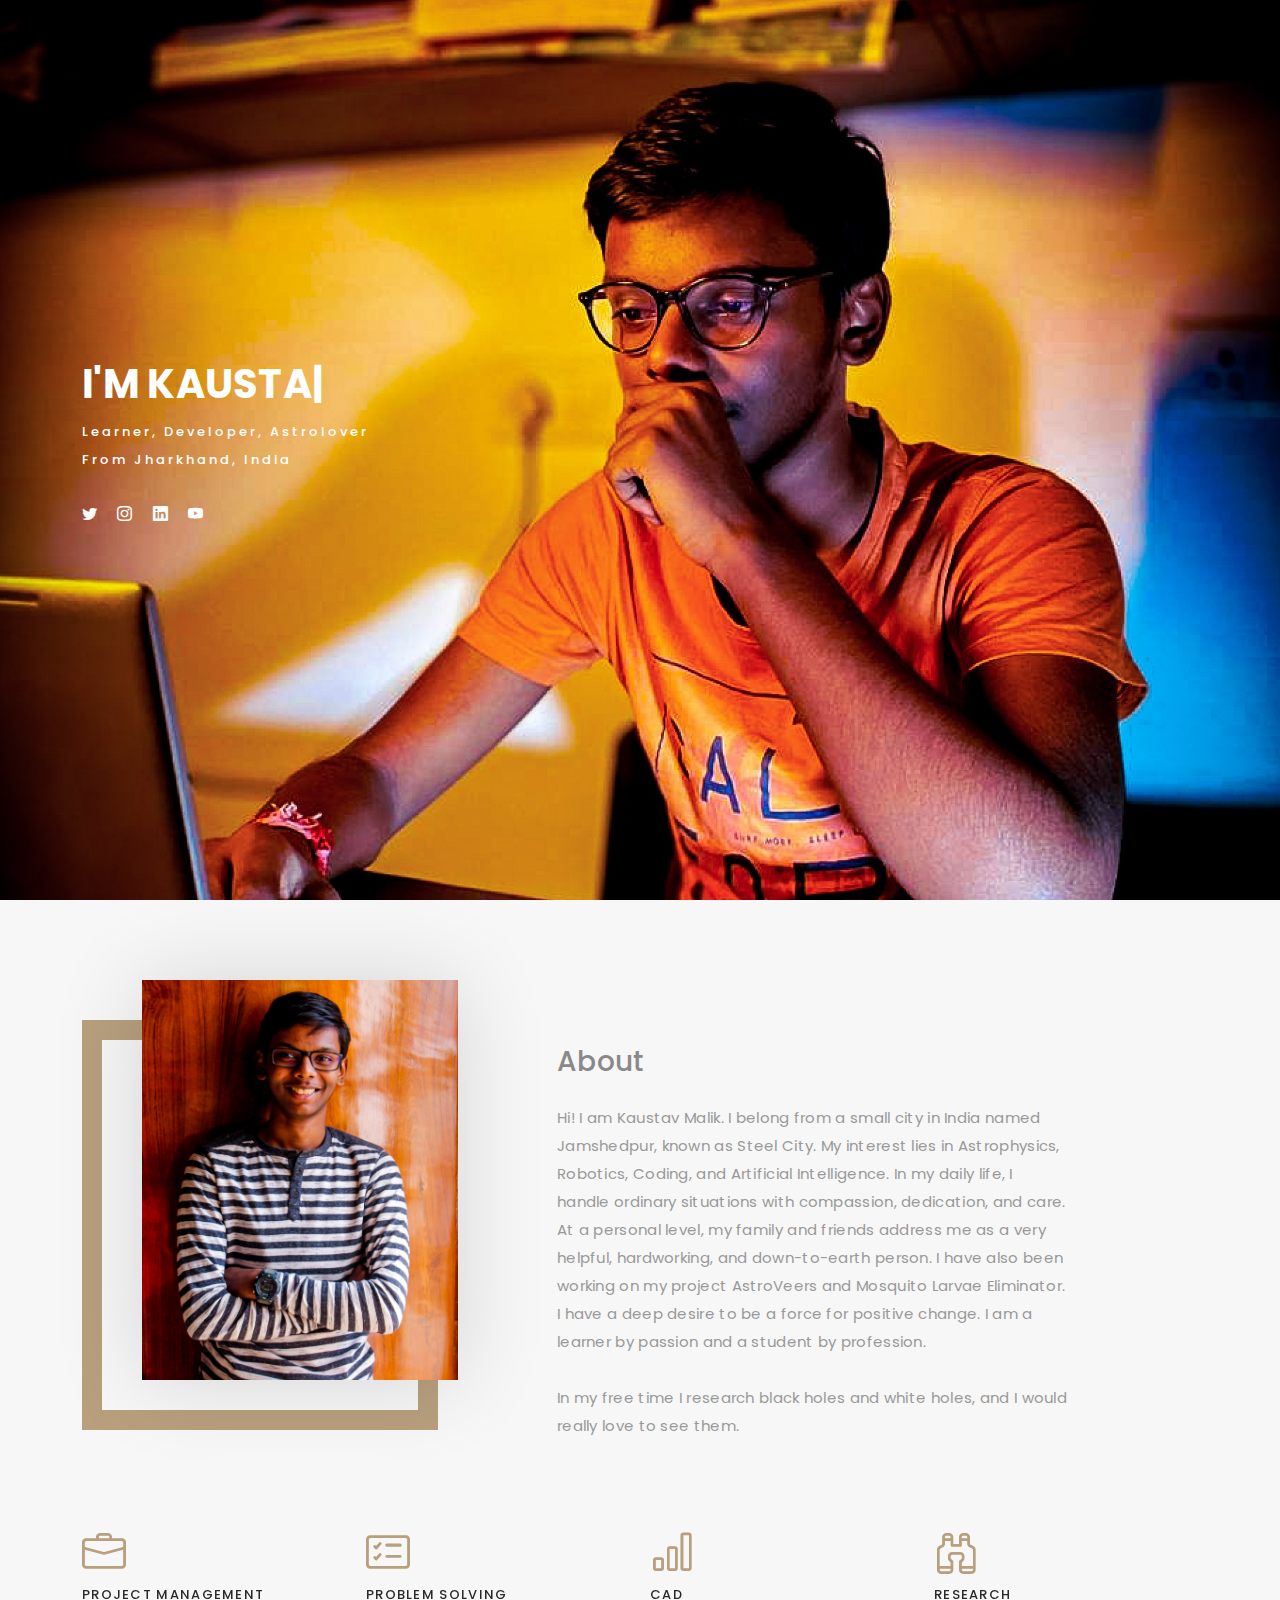
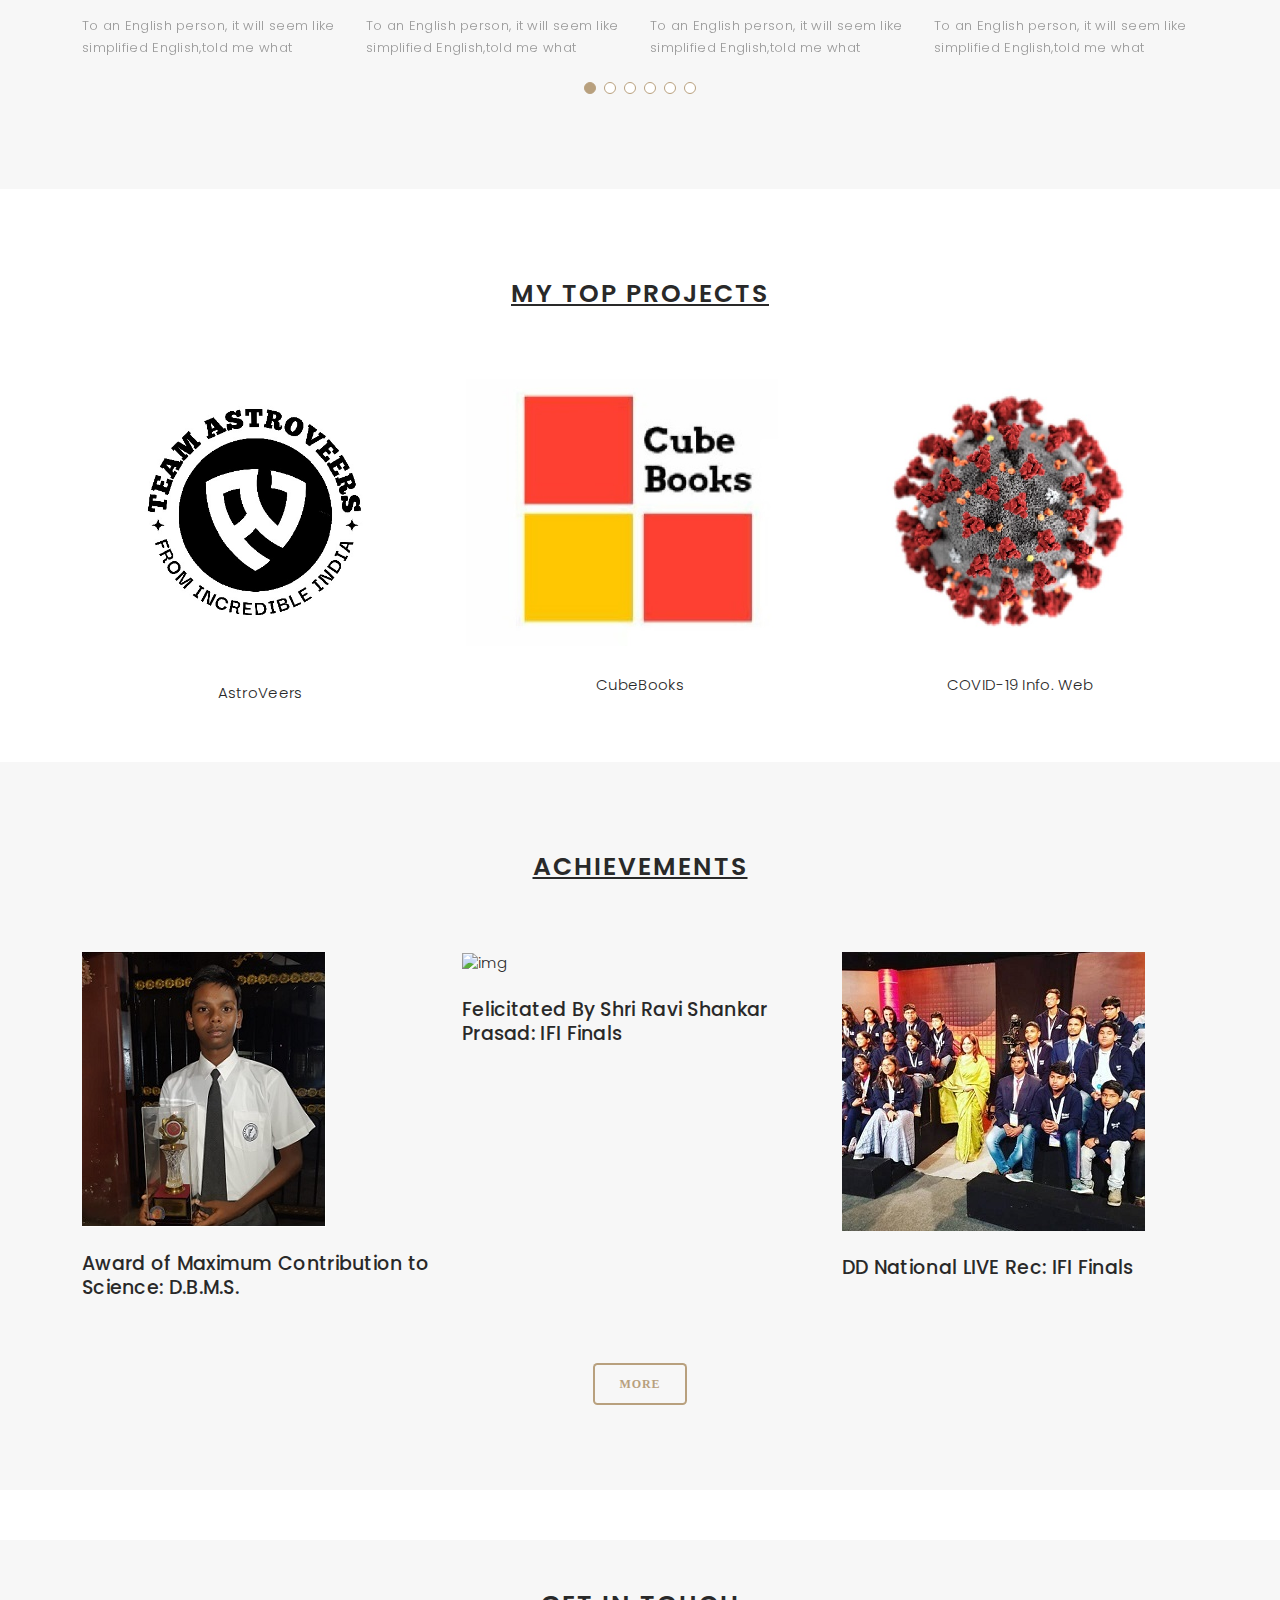
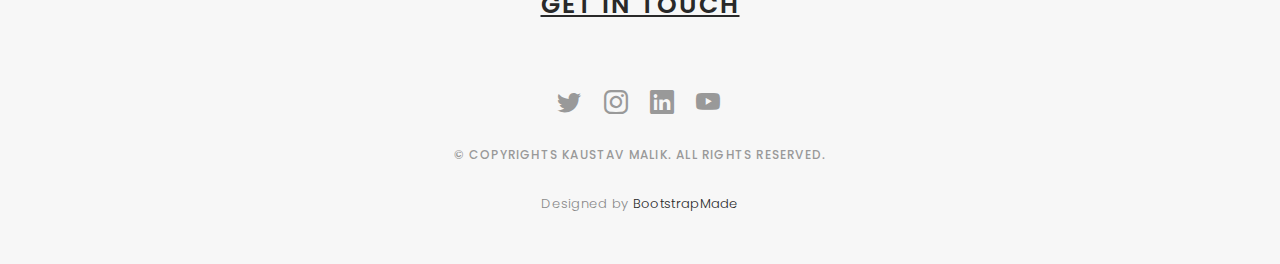
==== index.html @ 2c31ba6e "final" ====
<!DOCTYPE html>
<html lang="en">

<head>
  <meta charset="utf-8">
  <meta content="width=device-width, initial-scale=1.0" name="viewport">

  <title>Kaustav Malik | Jamshedpur</title>
  <meta content="" name="description">
  <meta content="" name="keywords">

  <!-- Favicons -->
  <link href="assets/img/favicon.png" rel="icon">
  <link href="assets/img/apple-touch-icon.png" rel="apple-touch-icon">

  <!-- Google Fonts -->
  <link href="https://fonts.googleapis.com/css?family=Poppins:300,300i,400,400i,500,500i,600,600i,700,700i|Playfair+Display:400,400i,500,500i,600,600i,700,700i,900,900i" rel="stylesheet">

  <!-- Vendor CSS Files -->
  <link href="assets/vendor/bootstrap/css/bootstrap.min.css" rel="stylesheet">
  <link href="assets/vendor/bootstrap-icons/bootstrap-icons.css" rel="stylesheet">
  <link href="assets/vendor/boxicons/css/boxicons.min.css" rel="stylesheet">
  <link href="assets/vendor/glightbox/css/glightbox.min.css" rel="stylesheet">
  <link href="assets/vendor/swiper/swiper-bundle.min.css" rel="stylesheet">

  <!-- Template Main CSS File -->
  <link href="assets/css/style.css" rel="stylesheet">

  <!-- =======================================================
  * Template Name: Folio - v4.9.0
  * Template URL: https://bootstrapmade.com/folio-bootstrap-portfolio-template/
  * Author: BootstrapMade.com
  * License: https://bootstrapmade.com/license/
  ======================================================== -->
</head>

<body>

  <!-- ======= Header ======= -->
  <header id="header" class="fixed-top ">
    <div class="container d-flex align-items-center justify-content-between">

      <a href="index.html" class="logo"><img src="assets/img/logo.png" alt="" class="img-fluid"></a>
      <!-- Uncomment below if you prefer to use an text logo -->
      <!-- <h1 class="logo"><a href="index.html">Folio</a></h1> -->

      <nav id="navbar" class="navbar">
        <ul>
          <li><a class="nav-link scrollto active" href="#hero">Home</a></li>
          <li><a class="nav-link scrollto" href="#about">About</a></li>
          <li><a class="nav-link scrollto" href="#journal">Achievements</a></li>
          <li class="dropdown"><a href="#"><span>Projects</span> <i class="bi bi-chevron-down"></i></a>
            <ul>
              <li><a href="https://pct.org.in/astroveers/">AstroVeers</a></li>
              <li><a href="https://cubebooks.github.io/">CubeBooks</a></li>
              <li><a href="https://kaustavmalik.github.io/CAD.html">CAD</a></li>
              <li><a href="https://kaustavmalik.github.io/COVID-19.html">COVID-19</a></li>
              <li><a href="https://kaustavmalik.github.io/THE%20INTER%20DIMENSIONAL%20OR%20SPACE%20TRAVEL.html">THE TIME TRAVEL</a></li>
              <li><a href="https://kaustavmalik.github.io/SMART%20LOCK.html">SMART LOCK</a></li>
            </ul>
          </li>
          <li><a class="nav-link scrollto" href="#footer">Contact</a></li>
        </ul>
        <i class="bi bi-list mobile-nav-toggle"></i>
      </nav><!-- .navbar -->

    </div>
  </header><!-- End Header -->

  <!-- ======= Hero Section ======= -->
  <div id="hero" class="home">

    <div class="container">
      <div class="hero-content">
        <h1>I'm <span class="typed" data-typed-items="Kaustav Malik, Learner, Developer, Astrolover"></span></h1>
        <p>Learner, Developer, Astrolover<br>
        From Jharkhand, India</p>

        <ul class="list-unstyled list-social">
          <li><a href="https://twitter.com/KaustavMalik"><i class="bi bi-twitter"></i></a></li>
          <li><a href="https://www.instagram.com/ultra_inventions_kaustav/"><i class="bi bi-instagram"></i></a></li>
          <li><a href="https://www.linkedin.com/in/kaustav-malik/"><i class="bi bi-linkedin"></i></a></li>
          <li><a href="https://www.youtube.com/ULTRAINVENTIONS"><i class="bi bi-youtube"></i></a></li>
        </ul>
      </div>
    </div>
  </div><!-- End Hero -->

  <main id="main">

    <!-- ======= About Section ======= -->
    <div id="about" class="paddsection">
      <div class="container">
        <div class="row justify-content-between">

          <div class="col-lg-4 ">
            <div class="div-img-bg">
              <div class="about-img">
                <img src="assets/img/me.jpg" class="img-responsive" alt="me">
              </div>
            </div>
          </div>

          <div class="col-lg-7">
            <div class="about-descr">

              <p class="p-heading"><h3>About</h3></p>
              <p class="separator"><b>Hi! I am Kaustav Malik. I belong from a small city in India named Jamshedpur, known as Steel City. My interest lies in Astrophysics, Robotics, Coding, and Artificial Intelligence. In my daily life, I handle ordinary situations with compassion, dedication, and care. At a personal level, my family and friends address me as a very helpful, hardworking, and down-to-earth person. I have also been working on my project AstroVeers and Mosquito Larvae Eliminator. I have a deep desire to be a force for positive change.
I am a learner by passion and a student by profession.<br> <br>In my free time I research black holes and white holes, and I would really love to see them.</b></p>

            </div>

          </div>
        </div>
      </div>
    </div><!-- End About Section -->

    <!-- ======= Services Section ======= -->
    <div id="services">
      <div class="container">

        <div class="services-slider swiper" data-aos="fade-up" data-aos-delay="100">
          <div class="swiper-wrapper">

            <div class="swiper-slide">
              <div class="services-block">
                <i class="bi bi-briefcase"></i>
                <span>PROJECT MANAGEMENT</span>
                <p class="separator">To an English person, it will seem like simplified English,told me what </p>
              </div>
            </div><!-- End testimonial item -->

            <div class="swiper-slide">
              <div class="services-block">
                <i class="bi bi-card-checklist"></i>
                <span>PROBLEM SOLVING</span>
                <p class="separator">To an English person, it will seem like simplified English,told me what </p>
              </div>
            </div><!-- End testimonial item -->

            <div class="swiper-slide">
              <div class="services-block">
                <i class="bi bi-bar-chart"></i>
                <span>CAD</span>
                <p class="separator">To an English person, it will seem like simplified English,told me what </p>
              </div>
            </div><!-- End testimonial item -->

            <div class="swiper-slide">
              <div class="services-block">
                <i class="bi bi-binoculars"></i>
                <span>RESEARCH</span>
                <p class="separator">To an English person, it will seem like simplified English,told me what </p>
              </div>
            </div><!-- End testimonial item -->

            <div class="swiper-slide">
              <div class="services-block">
                <i class="bi bi-brightness-high"></i>
                <span>ASTRONOMY</span>
                <p class="separator">To an English person, it will seem like simplified English,told me what </p>
              </div>
            </div><!-- End testimonial item -->

            <div class="swiper-slide">
              <div class="services-block">
                <i class="bi bi-calendar4-week"></i>
                <span>COMMUNICATION</span>
                <p class="separator">To an English person, it will seem like simplified English,told me what </p>
              </div>
            </div><!-- End testimonial item -->

          </div>
          <div class="swiper-pagination"></div>
        </div>

      </div>

    </div><!-- End Services Section -->

    <!-- ======= Portfolio Section ======= -->
    <div id="portfolio" class="paddsection">

      <div class="container">
        <div class="section-title text-center">
          <h2><u>My Top Projects</u></h2>
        </div>
      </div>

      <div class="container">

        <div class="row portfolio-container">

          <div class="col-lg-4 col-md-6 portfolio-item filter-web">
            <img src="assets/img/portfolio/portfolio-2.jpg" class="img-fluid" alt="">
            <p align="center"><a href="#">AstroVeers</a></p>
            <div class="portfolio-info">
              <h4><a href="https://pct.org.in/astroveers/">AstroVeers</a></h4>
              <p>We are team of experts and students across India looking forward to create changemakers</p>
              <a href="assets/img/portfolio/portfolio-2.jpg" data-gallery="portfolioGallery" class="portfolio-lightbox preview-link" title="Web 3"><i class="bx bx-plus"></i></a>
              <a href="https://www.instagram.com/team_astroveers/" class="details-link" title="More Details"><i class="bx bx-link"></i></a>
            </div>
          </div>

          <div class="col-lg-4 col-md-6 portfolio-item filter-app">
            <img src="assets/img/portfolio/portfolio-1.jpg" class="img-fluid" alt="">
            <p align="center"><a href="#">CubeBooks</a></p>
            <div class="portfolio-info">
              <h4><a href="https://cubebooks.github.io/">CubeBooks</a></h4>
              <p><b>A hub for Class 11 & 12 books</b></p>
              <a href="assets/img/portfolio/portfolio-1.jpg" data-gallery="portfolioGallery" class="portfolio-lightbox preview-link" title="CubeBooks"><i class="bx bx-plus"></i></a>
              <a href="https://cubebooks.github.io/" class="details-link" title="More Details"><i class="bx bx-link"></i></a>
            </div>
          </div>

          <div class="col-lg-4 col-md-6 portfolio-item filter-web">
            <img src="assets/img/portfolio/portfolio-3.jpg" class="img-fluid" alt="">
            <p align="center"><a href="#">COVID-19 Info. Web</a></p>
            <div class="portfolio-info">
              <h4><a href="https://kaustavmalik.github.io/COVID-19.html">COVID-19 Info. Web</a></h4>
              <p>We are team of experts and students across India looking forward to create changemakers</p>
              <a href="assets/img/portfolio/portfolio-2.jpg" data-gallery="portfolioGallery" class="portfolio-lightbox preview-link" title="Web 3"><i class="bx bx-plus"></i></a>
              <a href="https://kaustavmalik.github.io/COVID-19.html" class="details-link" title="More Details"><i class="bx bx-link"></i></a>
            </div>
          </div>

        </div>

      </div>

    <!-- ======= Journal Section ======= -->
    <div id="journal" class="text-left paddsection">

      <div class="container">
        <div class="section-title text-center">
          <h2><u>Achievements</u></h2>
        </div>
      </div>

      <div class="container">
        <div class="journal-block">
          <div class="row">

            <div class="col-lg-4 col-md-6">
              <div class="journal-info">

                <a href="blog-1.html"><img src="assets/img/i.jpg" class="img-responsive" alt="img"></a>

                <div class="journal-txt">

                  <h4><a href="blog-1.html">Award of Maximum Contribution to Science: D.B.M.S.</a></h4>
                </div>

              </div>
            </div>

            <div class="col-lg-4 col-md-6">
              <div class="journal-info">

                <a href="blog-single.html"><img src="assets/img/d.jpg" class="img-responsive" alt="img"></a>

                <div class="journal-txt">

                  <h4><a href="blog-single.html">Felicitated By Shri Ravi Shankar Prasad: IFI Finals</a></h4>
                </div>

              </div>
            </div>

            <div class="col-lg-4 col-md-6">
              <div class="journal-info">

                <a href="blog-single.html"><img src="assets/img/a.jpg" class="img-responsive" alt="img"></a>

                <div class="journal-txt">

                  <h4><a href="blog-single.html">DD National LIVE Rec: IFI Finals</a></h4>
                </div>

              </div>
            </div>
            <div>
              <p align="center"><a href="https://kaustavmalik.github.io/generic.html" class="button">MORE</a></p>
            </div>

          </div>
        </div>
      </div>

    </div><!-- End Journal Section -->

  </main><!-- End #main -->

  <!-- ======= Footer ======= -->
  <div id="footer" class="text-center">
    <div class="container">
      <div class="section-title text-center">
        <h2><u>Get in Touch</u></h2>
      </div>
      <div class="socials-media text-center">

        <ul class="list-unstyled list-social">
          <li><a href="https://twitter.com/KaustavMalik"><i class="bi bi-twitter"></i></a></li>
          <li><a href="https://www.instagram.com/ultra_inventions_kaustav/"><i class="bi bi-instagram"></i></a></li>
          <li><a href="https://www.linkedin.com/in/kaustav-malik/"><i class="bi bi-linkedin"></i></a></li>
          <li><a href="https://www.youtube.com/ULTRAINVENTIONS"><i class="bi bi-youtube"></i></a></li>
        </ul>

      </div>

      <p>&copy; Copyrights Kaustav Malik. All rights reserved.</p>

      <div class="credits">
        <!--
        All the links in the footer should remain intact.
        You can delete the links only if you purchased the pro version.
        Licensing information: https://bootstrapmade.com/license/
        Purchase the pro version with working PHP/AJAX contact form: https://bootstrapmade.com/buy/?theme=Folio
      -->
        Designed by <a href="https://bootstrapmade.com/">BootstrapMade</a>
      </div>

    </div>
  </div><!-- End Footer -->

  <a href="#" class="back-to-top d-flex align-items-center justify-content-center"><i class="bi bi-arrow-up-short"></i></a>

  <!-- Vendor JS Files -->
  <script src="assets/vendor/bootstrap/js/bootstrap.bundle.min.js"></script>
  <script src="assets/vendor/glightbox/js/glightbox.min.js"></script>
  <script src="assets/vendor/isotope-layout/isotope.pkgd.min.js"></script>
  <script src="assets/vendor/swiper/swiper-bundle.min.js"></script>
  <script src="assets/vendor/typed.js/typed.min.js"></script>
  <script src="assets/vendor/php-email-form/validate.js"></script>

  <!-- Template Main JS File -->
  <script src="assets/js/main.js"></script>

</body>

</html>
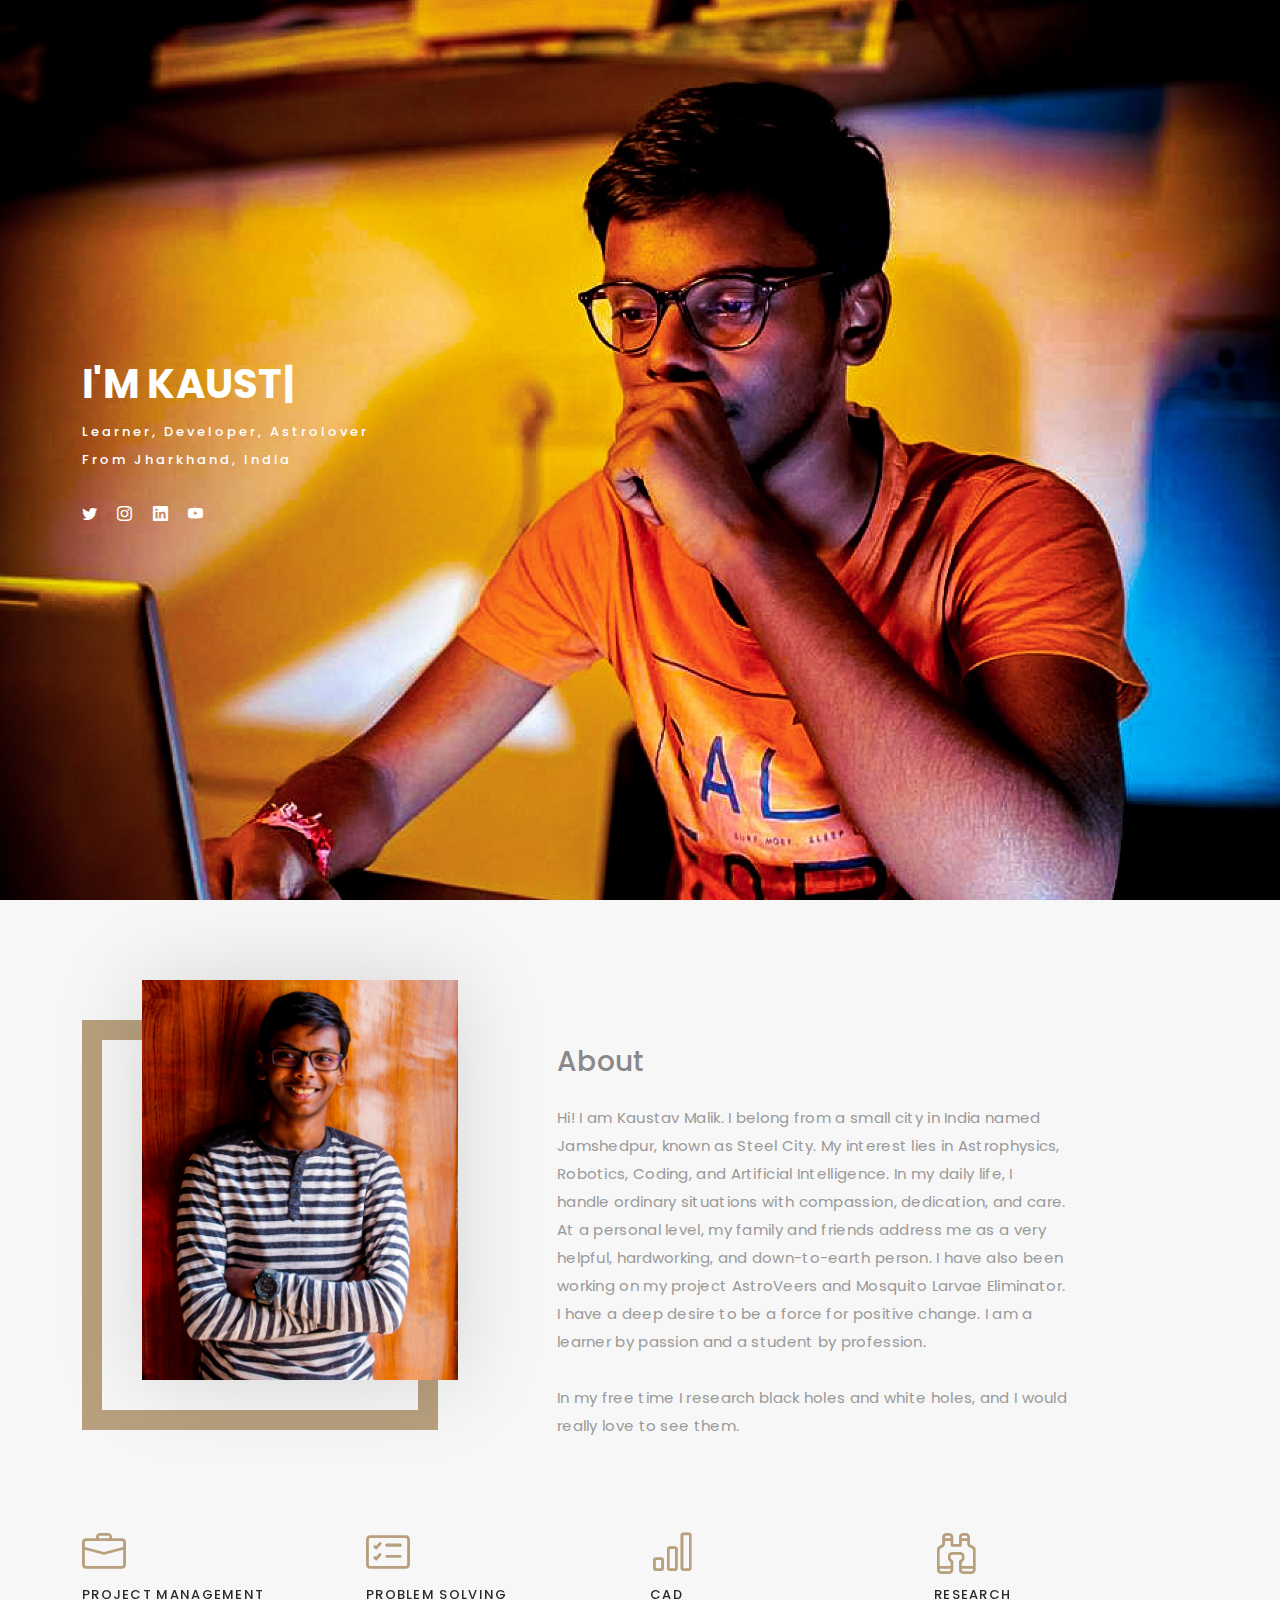
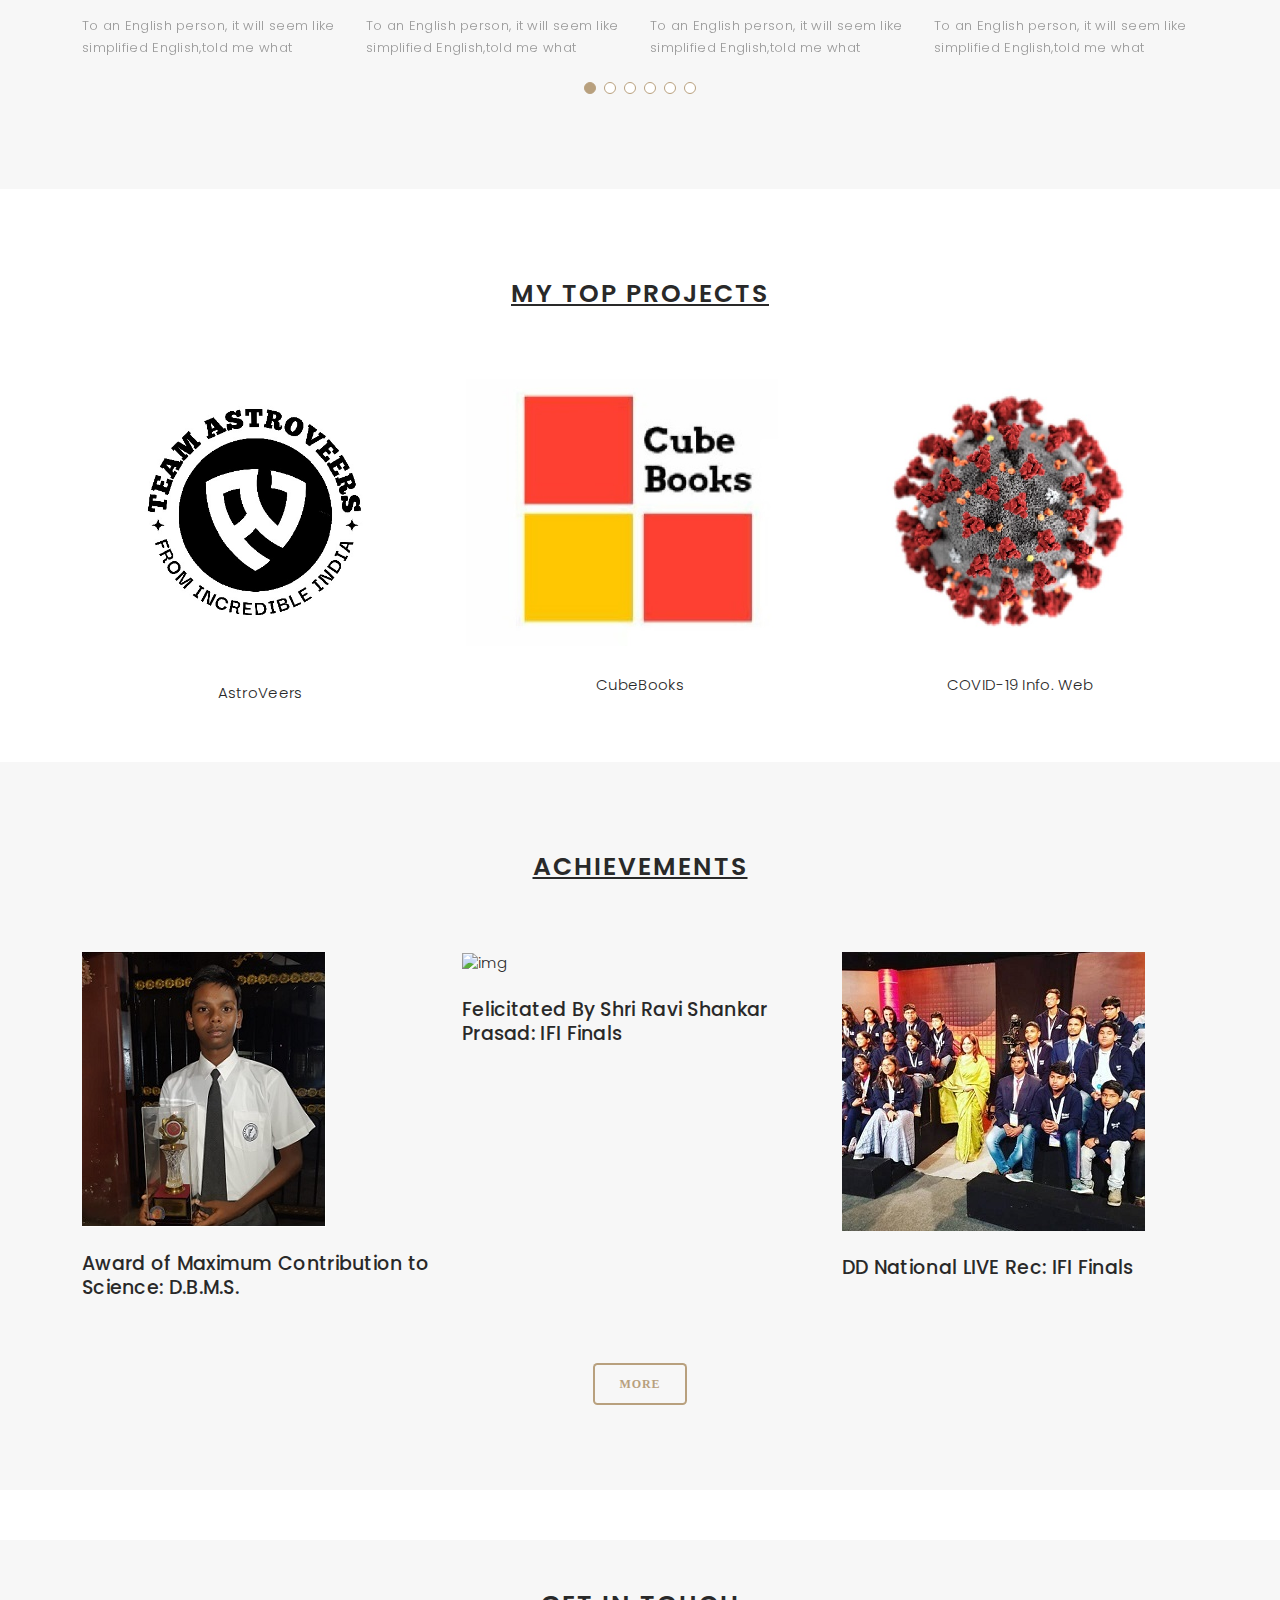
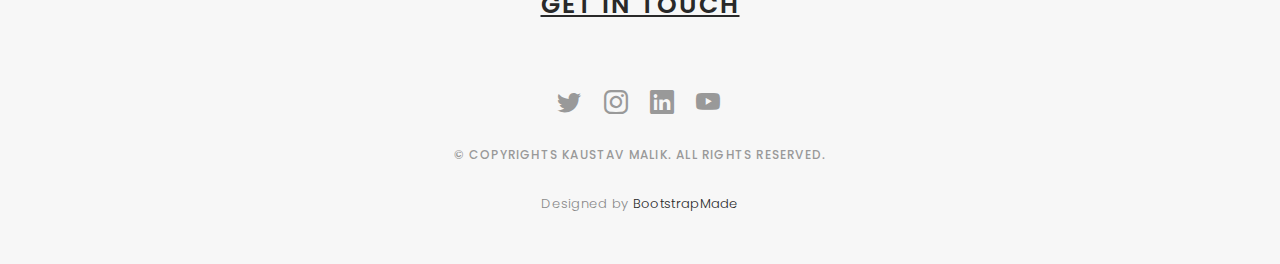
==== commit 657bc19c: "final" ====
--- a/index.html
+++ b/index.html
@@ -4,10 +4,11 @@
 <head>
   <meta charset="utf-8">
   <meta content="width=device-width, initial-scale=1.0" name="viewport">
-
+  <meta name="keywords" content="Kaustav, kaustav, malik, Malik, Kaustav Malik, kaustav malik, cube books, innovator, Cube Books, coder, Astrophysics" />
+	<meta name="author" content="Kaustav" />
+	<meta name="description" content="This is the portfolio of Kaustav Malik. Here you will find many interesting thing about him. You will get to know who he is, what are his achivemennts, his likes and dislikes, etc.">
+	
   <title>Kaustav Malik | Jamshedpur</title>
-  <meta content="" name="description">
-  <meta content="" name="keywords">
 
   <!-- Favicons -->
   <link href="assets/img/favicon.png" rel="icon">
@@ -244,11 +245,11 @@
             <div class="col-lg-4 col-md-6">
               <div class="journal-info">
 
-                <a href="blog-1.html"><img src="assets/img/i.jpg" class="img-responsive" alt="img"></a>
+                <a href="#"><img src="assets/img/i.jpg" class="img-responsive" alt="img"></a>
 
                 <div class="journal-txt">
 
-                  <h4><a href="blog-1.html">Award of Maximum Contribution to Science: D.B.M.S.</a></h4>
+                  <h4><a href="#">Award of Maximum Contribution to Science: D.B.M.S.</a></h4>
                 </div>
 
               </div>
@@ -257,11 +258,11 @@
             <div class="col-lg-4 col-md-6">
               <div class="journal-info">
 
-                <a href="blog-single.html"><img src="assets/img/d.jpg" class="img-responsive" alt="img"></a>
+                <a href="#"><img src="assets/img/d.jpg" class="img-responsive" alt="img"></a>
 
                 <div class="journal-txt">
 
-                  <h4><a href="blog-single.html">Felicitated By Shri Ravi Shankar Prasad: IFI Finals</a></h4>
+                  <h4><a href="#">Felicitated By Shri Ravi Shankar Prasad: IFI Finals</a></h4>
                 </div>
 
               </div>
@@ -270,17 +271,17 @@
             <div class="col-lg-4 col-md-6">
               <div class="journal-info">
 
-                <a href="blog-single.html"><img src="assets/img/a.jpg" class="img-responsive" alt="img"></a>
+                <a href="#"><img src="assets/img/a.jpg" class="img-responsive" alt="img"></a>
 
                 <div class="journal-txt">
 
-                  <h4><a href="blog-single.html">DD National LIVE Rec: IFI Finals</a></h4>
+                  <h4><a href="#">DD National LIVE Rec: IFI Finals</a></h4>
                 </div>
 
               </div>
             </div>
             <div>
-              <p align="center"><a href="https://kaustavmalik.github.io/generic.html" class="button">MORE</a></p>
+              <p align="center"><a href="https://kaustavmalik.github.io/blog.html" class="button">MORE</a></p>
             </div>
 
           </div>
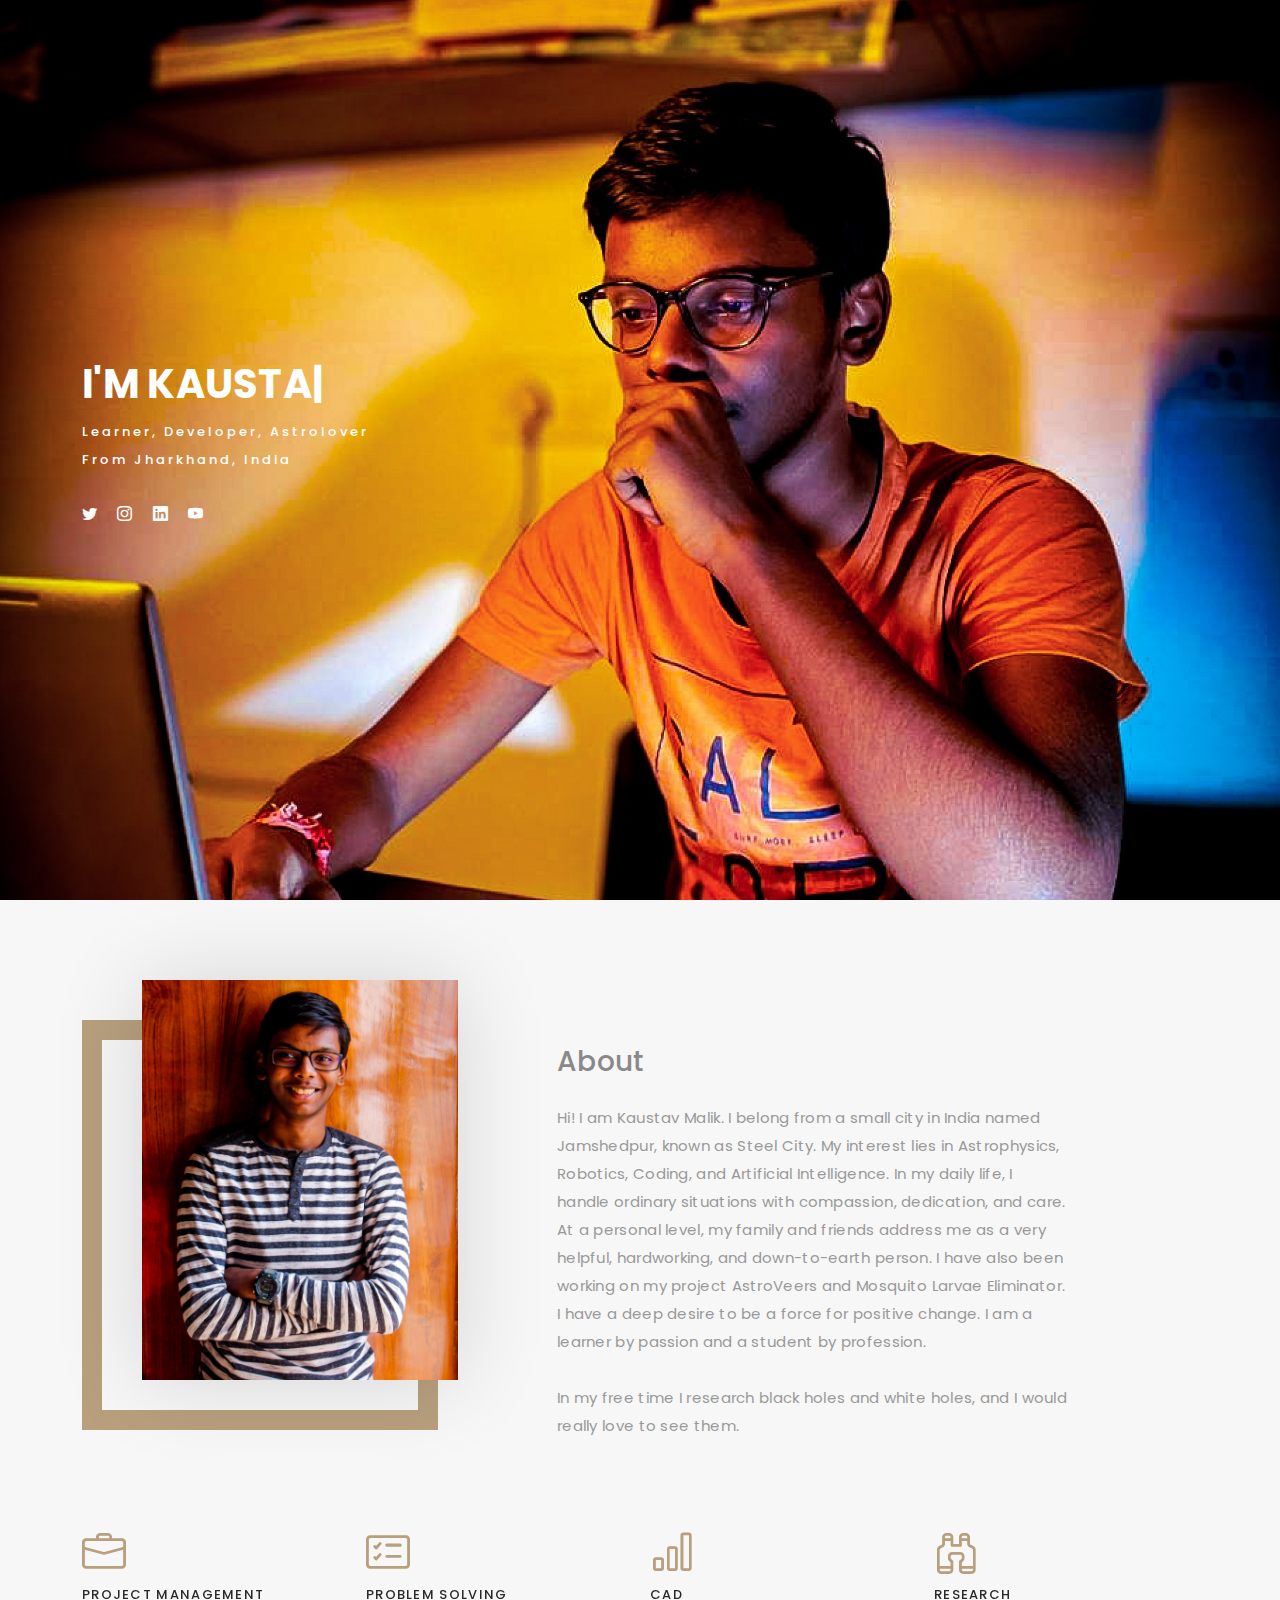
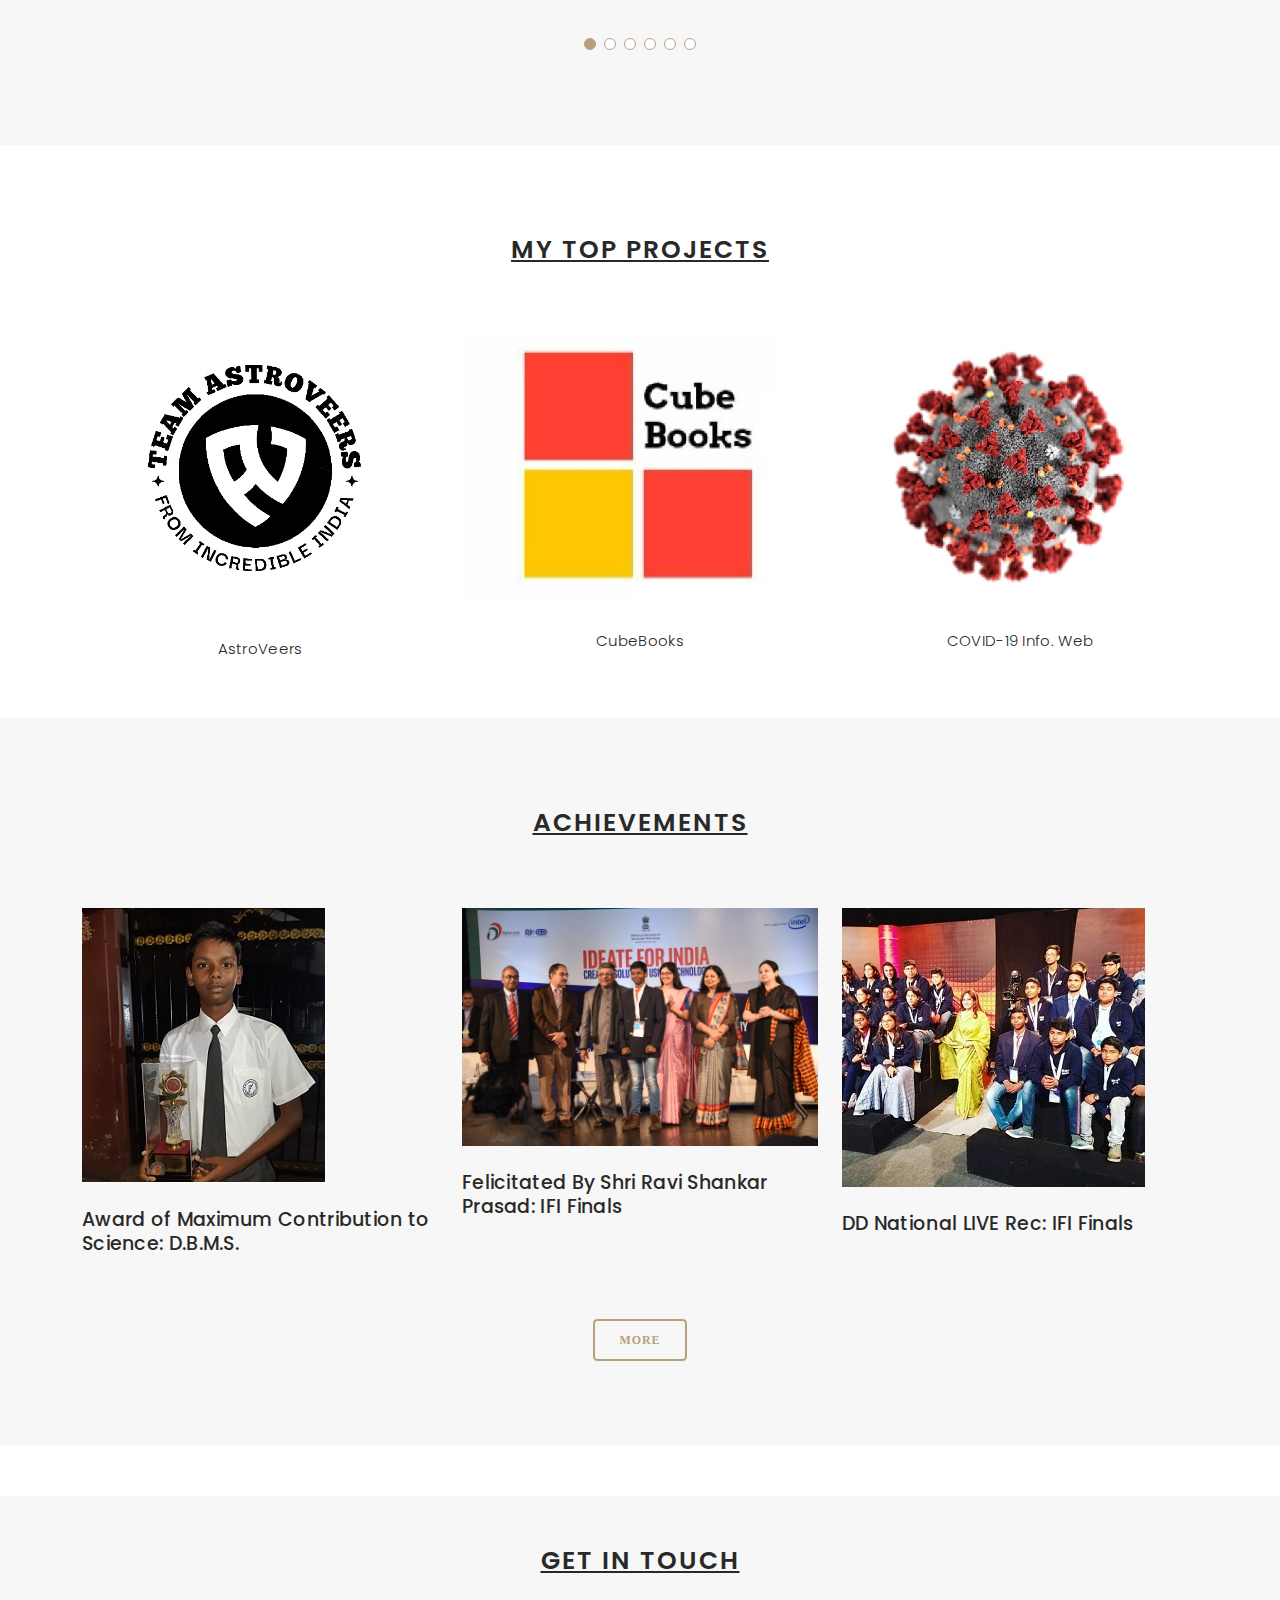
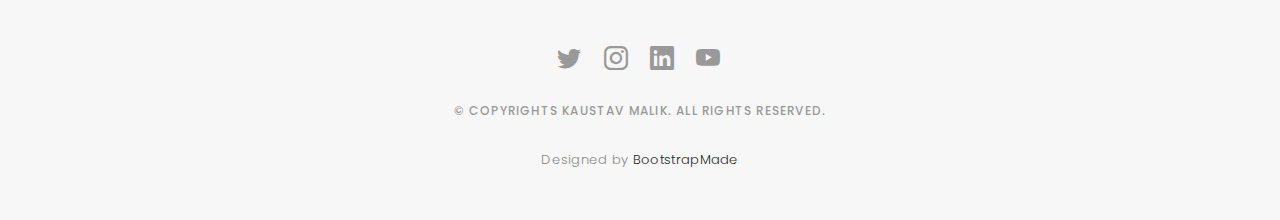
==== commit 1db7aa9d: "final" ====
--- a/index.html
+++ b/index.html
@@ -127,7 +127,7 @@
               <div class="services-block">
                 <i class="bi bi-briefcase"></i>
                 <span>PROJECT MANAGEMENT</span>
-                <p class="separator">To an English person, it will seem like simplified English,told me what </p>
+                <p class="separator"> </p>
               </div>
             </div><!-- End testimonial item -->
 
@@ -135,7 +135,7 @@
               <div class="services-block">
                 <i class="bi bi-card-checklist"></i>
                 <span>PROBLEM SOLVING</span>
-                <p class="separator">To an English person, it will seem like simplified English,told me what </p>
+                <p class="separator"> </p>
               </div>
             </div><!-- End testimonial item -->
 
@@ -143,7 +143,7 @@
               <div class="services-block">
                 <i class="bi bi-bar-chart"></i>
                 <span>CAD</span>
-                <p class="separator">To an English person, it will seem like simplified English,told me what </p>
+                <p class="separator"> </p>
               </div>
             </div><!-- End testimonial item -->
 
@@ -151,7 +151,7 @@
               <div class="services-block">
                 <i class="bi bi-binoculars"></i>
                 <span>RESEARCH</span>
-                <p class="separator">To an English person, it will seem like simplified English,told me what </p>
+                <p class="separator"> </p>
               </div>
             </div><!-- End testimonial item -->
 
@@ -159,7 +159,7 @@
               <div class="services-block">
                 <i class="bi bi-brightness-high"></i>
                 <span>ASTRONOMY</span>
-                <p class="separator">To an English person, it will seem like simplified English,told me what </p>
+                <p class="separator"> </p>
               </div>
             </div><!-- End testimonial item -->
 
@@ -167,7 +167,7 @@
               <div class="services-block">
                 <i class="bi bi-calendar4-week"></i>
                 <span>COMMUNICATION</span>
-                <p class="separator">To an English person, it will seem like simplified English,told me what </p>
+                <p class="separator"> </p>
               </div>
             </div><!-- End testimonial item -->
 
@@ -258,7 +258,7 @@
             <div class="col-lg-4 col-md-6">
               <div class="journal-info">
 
-                <a href="#"><img src="assets/img/d.jpg" class="img-responsive" alt="img"></a>
+                <a href="#"><img src="assets/img/d.JPG" class="img-responsive" alt="img"></a>
 
                 <div class="journal-txt">
 
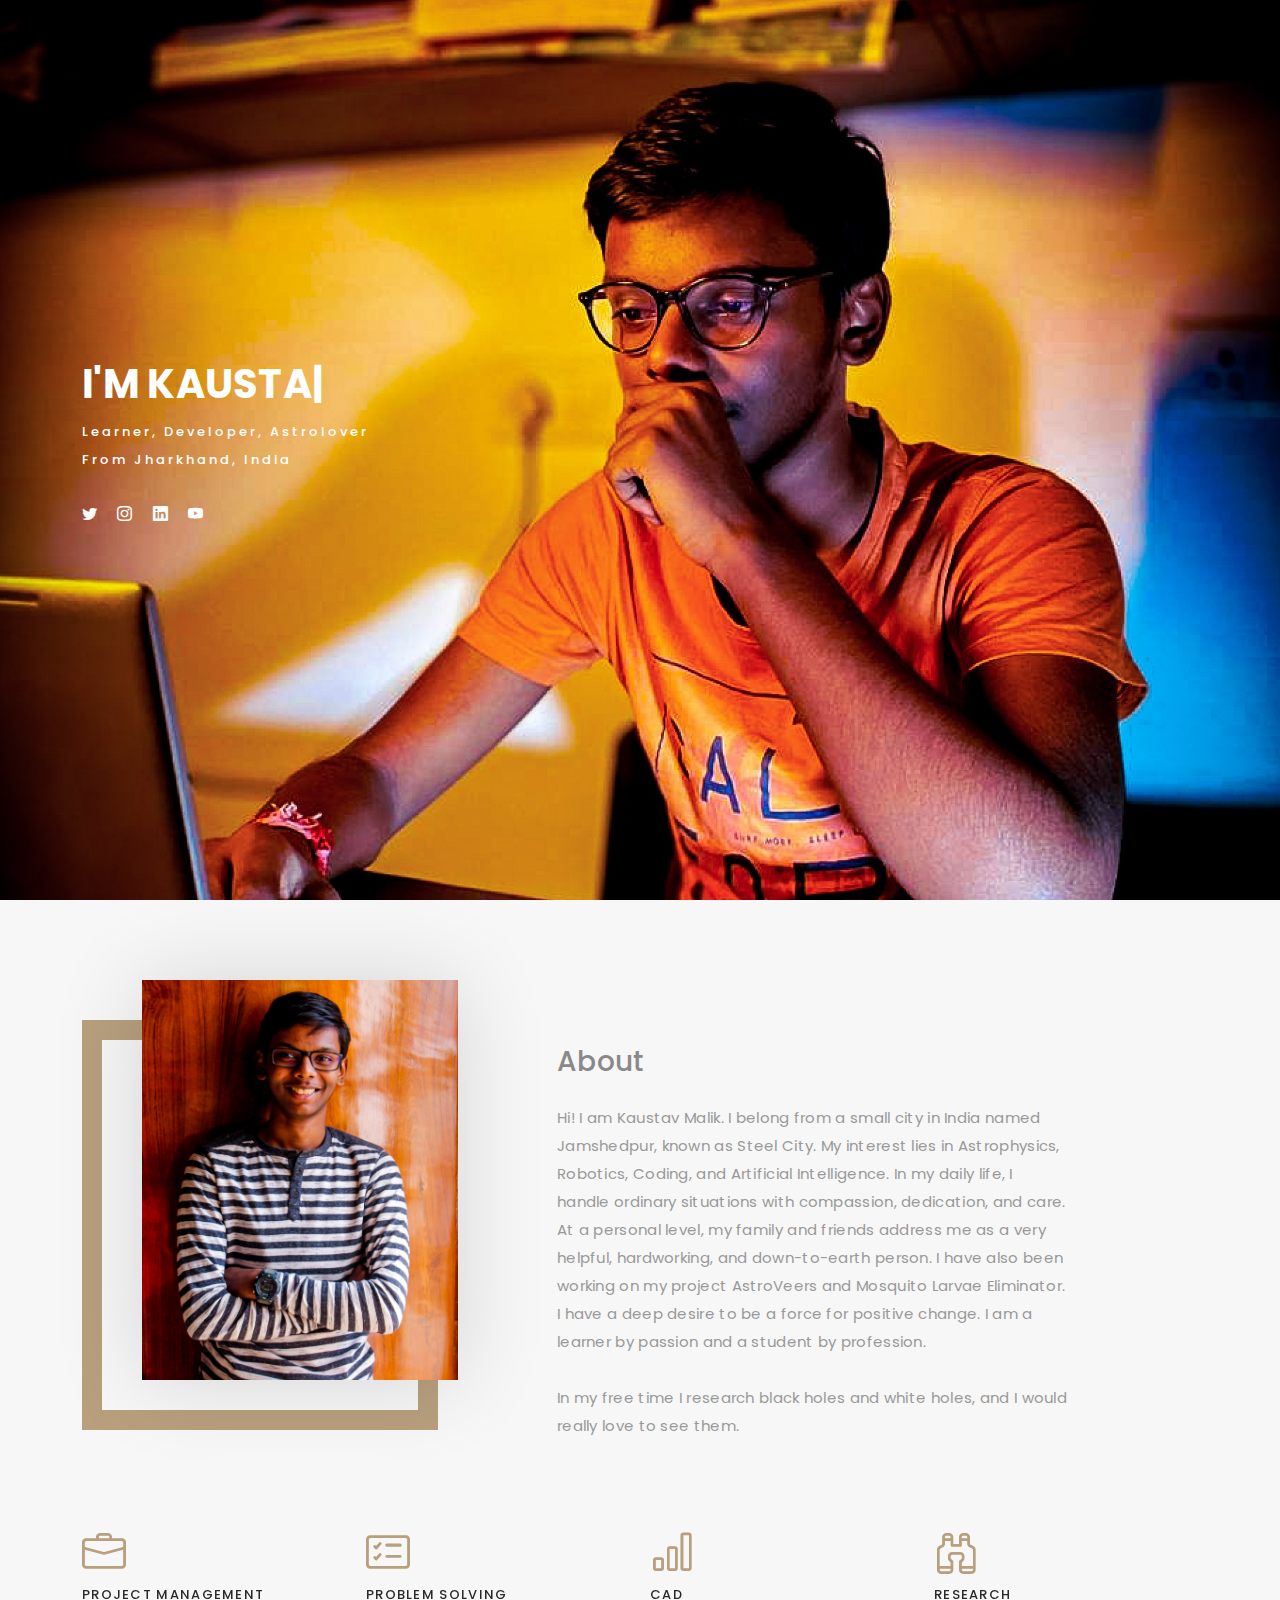
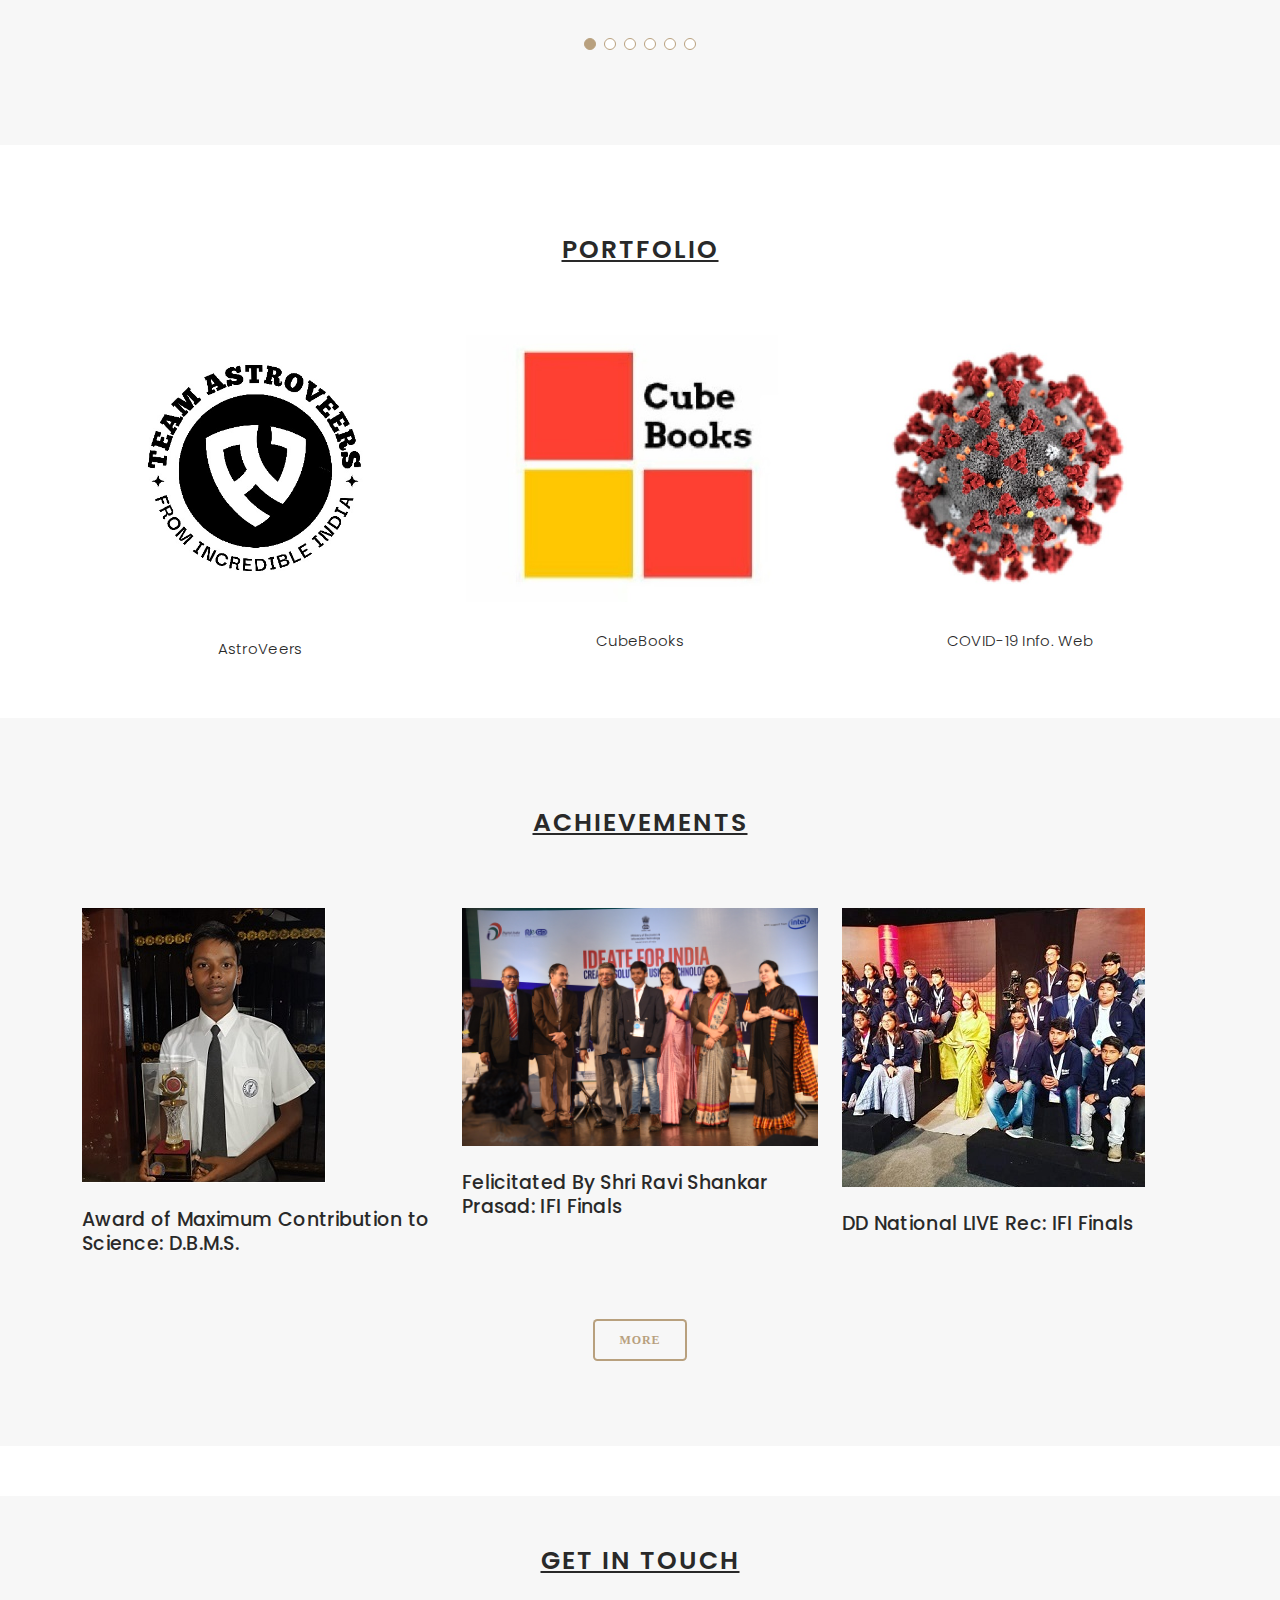
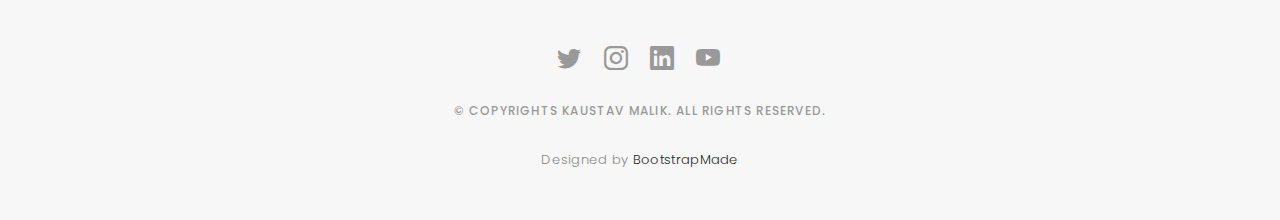
==== commit 8eebeb86: "final" ====
--- a/index.html
+++ b/index.html
@@ -8,7 +8,7 @@
 	<meta name="author" content="Kaustav" />
 	<meta name="description" content="This is the portfolio of Kaustav Malik. Here you will find many interesting thing about him. You will get to know who he is, what are his achivemennts, his likes and dislikes, etc.">
 	
-  <title>Kaustav Malik | Jamshedpur</title>
+  <title>Kaustav Malik | Portfolio</title>
 
   <!-- Favicons -->
   <link href="assets/img/favicon.png" rel="icon">
@@ -184,7 +184,7 @@
 
       <div class="container">
         <div class="section-title text-center">
-          <h2><u>My Top Projects</u></h2>
+          <h2><u>PORTFOLIO</u></h2>
         </div>
       </div>
 
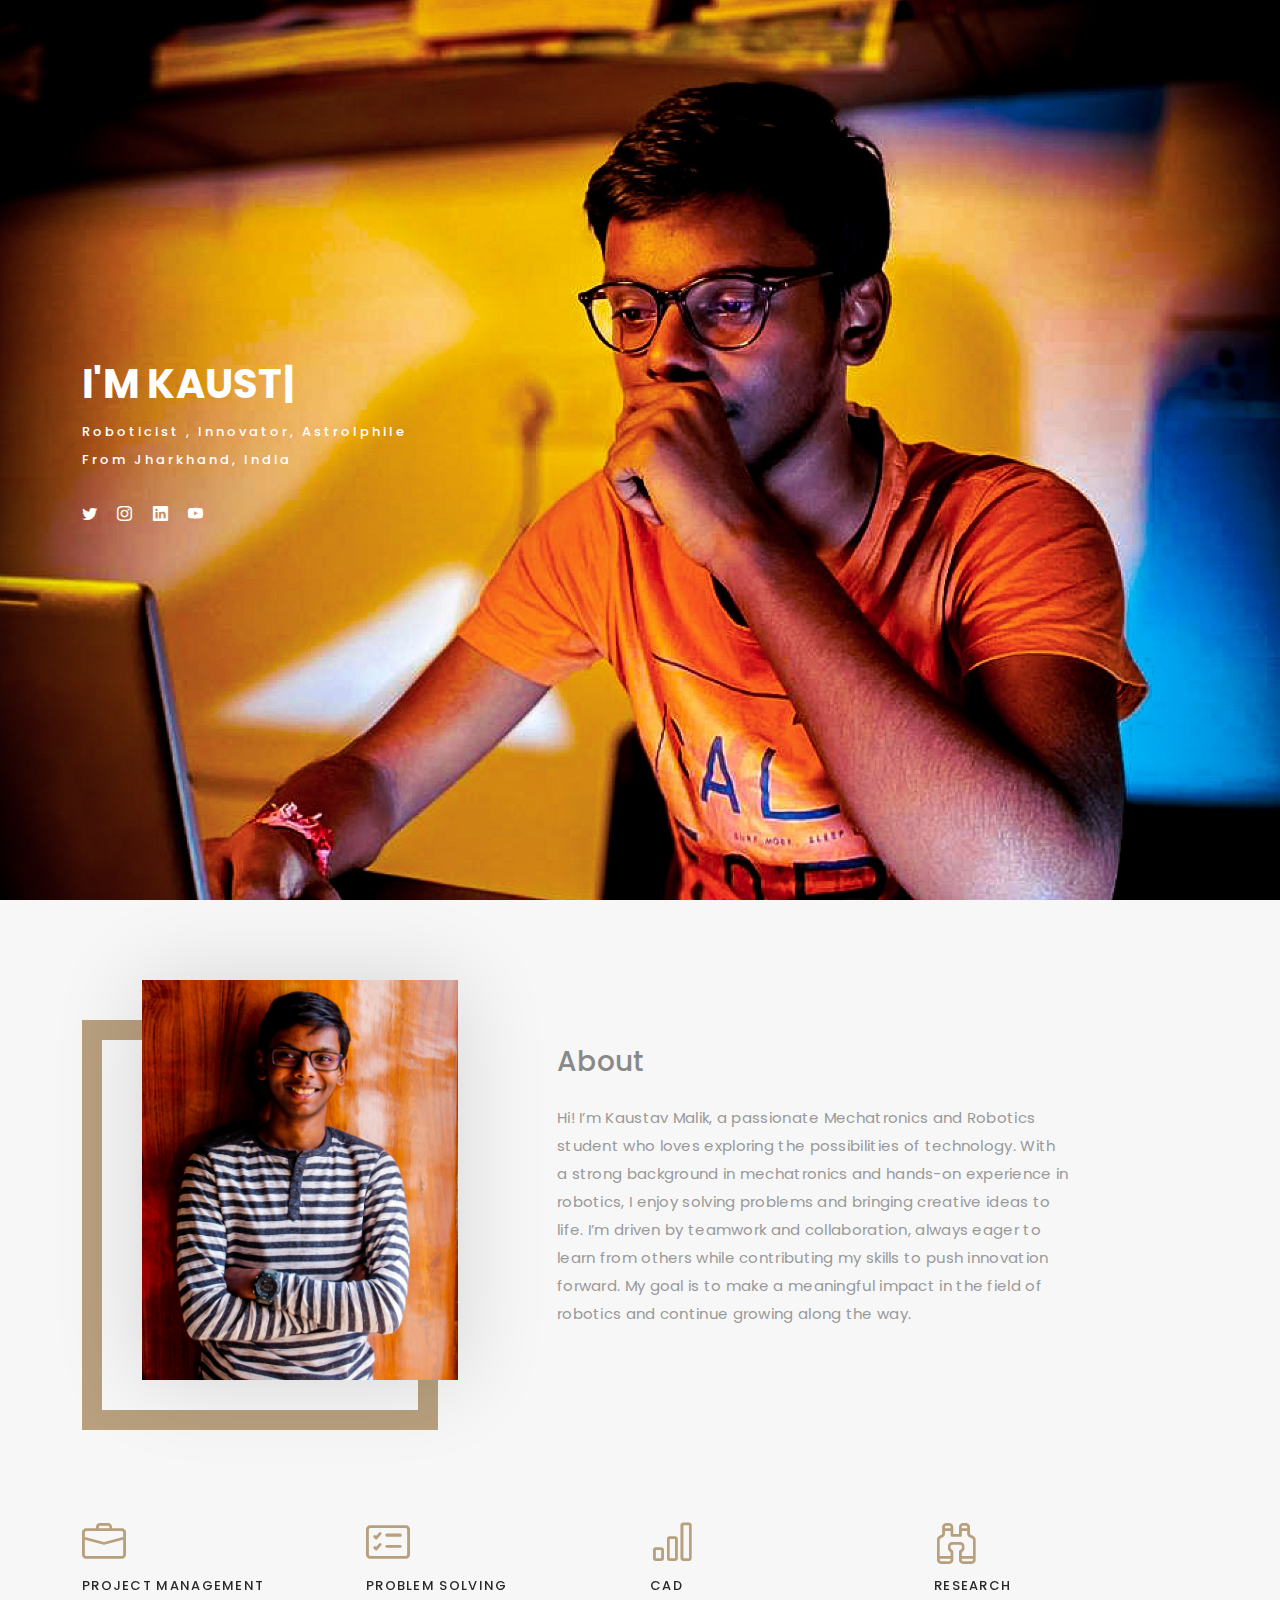
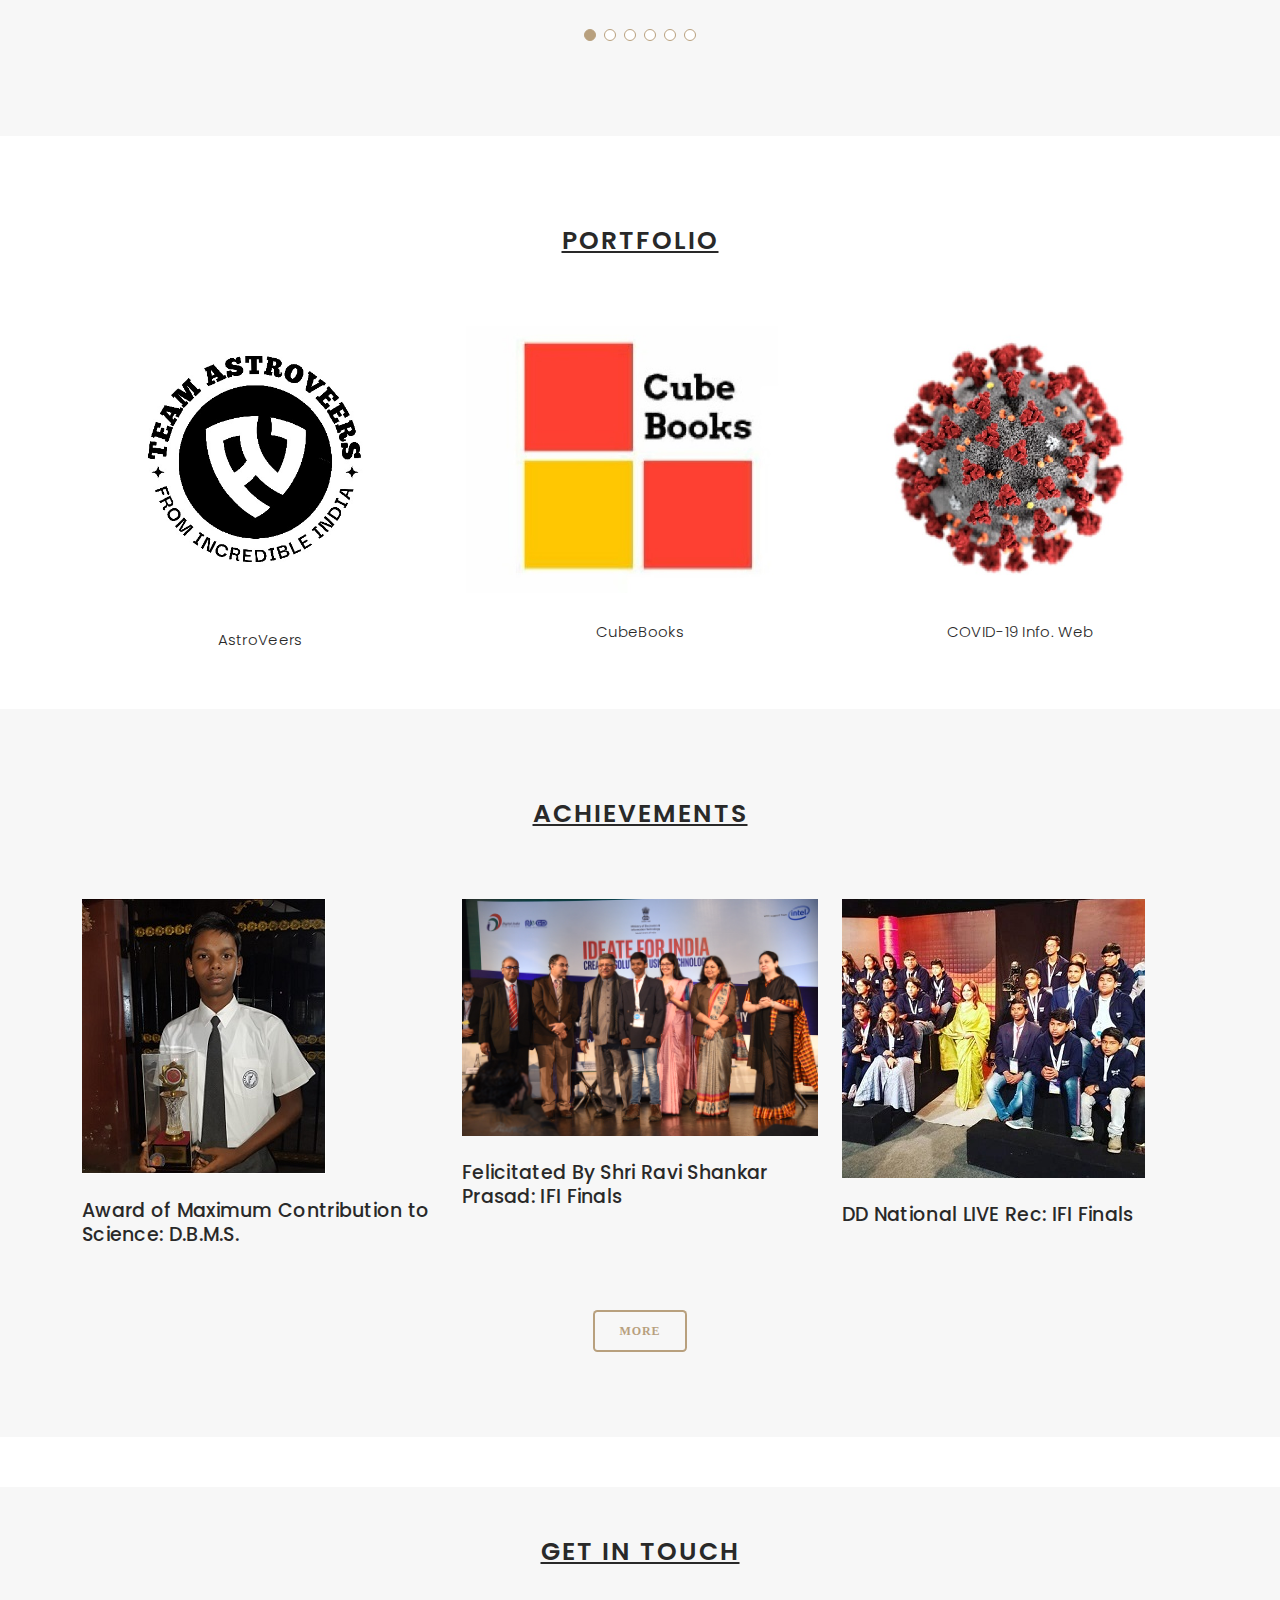
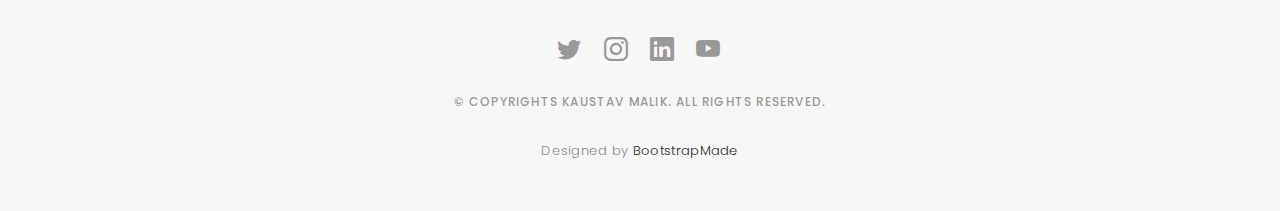
==== commit 97dc028a: "Update index.html" ====
--- a/index.html
+++ b/index.html
@@ -74,7 +74,7 @@
     <div class="container">
       <div class="hero-content">
         <h1>I'm <span class="typed" data-typed-items="Kaustav Malik, Learner, Developer, Astrolover"></span></h1>
-        <p>Learner, Developer, Astrolover<br>
+        <p>Roboticist , Innovator, Astrolphile<br>
         From Jharkhand, India</p>
 
         <ul class="list-unstyled list-social">
@@ -106,8 +106,7 @@
             <div class="about-descr">
 
               <p class="p-heading"><h3>About</h3></p>
-              <p class="separator"><b>Hi! I am Kaustav Malik. I belong from a small city in India named Jamshedpur, known as Steel City. My interest lies in Astrophysics, Robotics, Coding, and Artificial Intelligence. In my daily life, I handle ordinary situations with compassion, dedication, and care. At a personal level, my family and friends address me as a very helpful, hardworking, and down-to-earth person. I have also been working on my project AstroVeers and Mosquito Larvae Eliminator. I have a deep desire to be a force for positive change.
-I am a learner by passion and a student by profession.<br> <br>In my free time I research black holes and white holes, and I would really love to see them.</b></p>
+              <p class="separator"><b>Hi! I’m Kaustav Malik, a passionate Mechatronics and Robotics student who loves exploring the possibilities of technology. With a strong background in mechatronics and hands-on experience in robotics, I enjoy solving problems and bringing creative ideas to life. I’m driven by teamwork and collaboration, always eager to learn from others while contributing my skills to push innovation forward. My goal is to make a meaningful impact in the field of robotics and continue growing along the way.</b></p>
 
             </div>
 
@@ -339,4 +338,4 @@
 
 </body>
 
-</html>+</html>
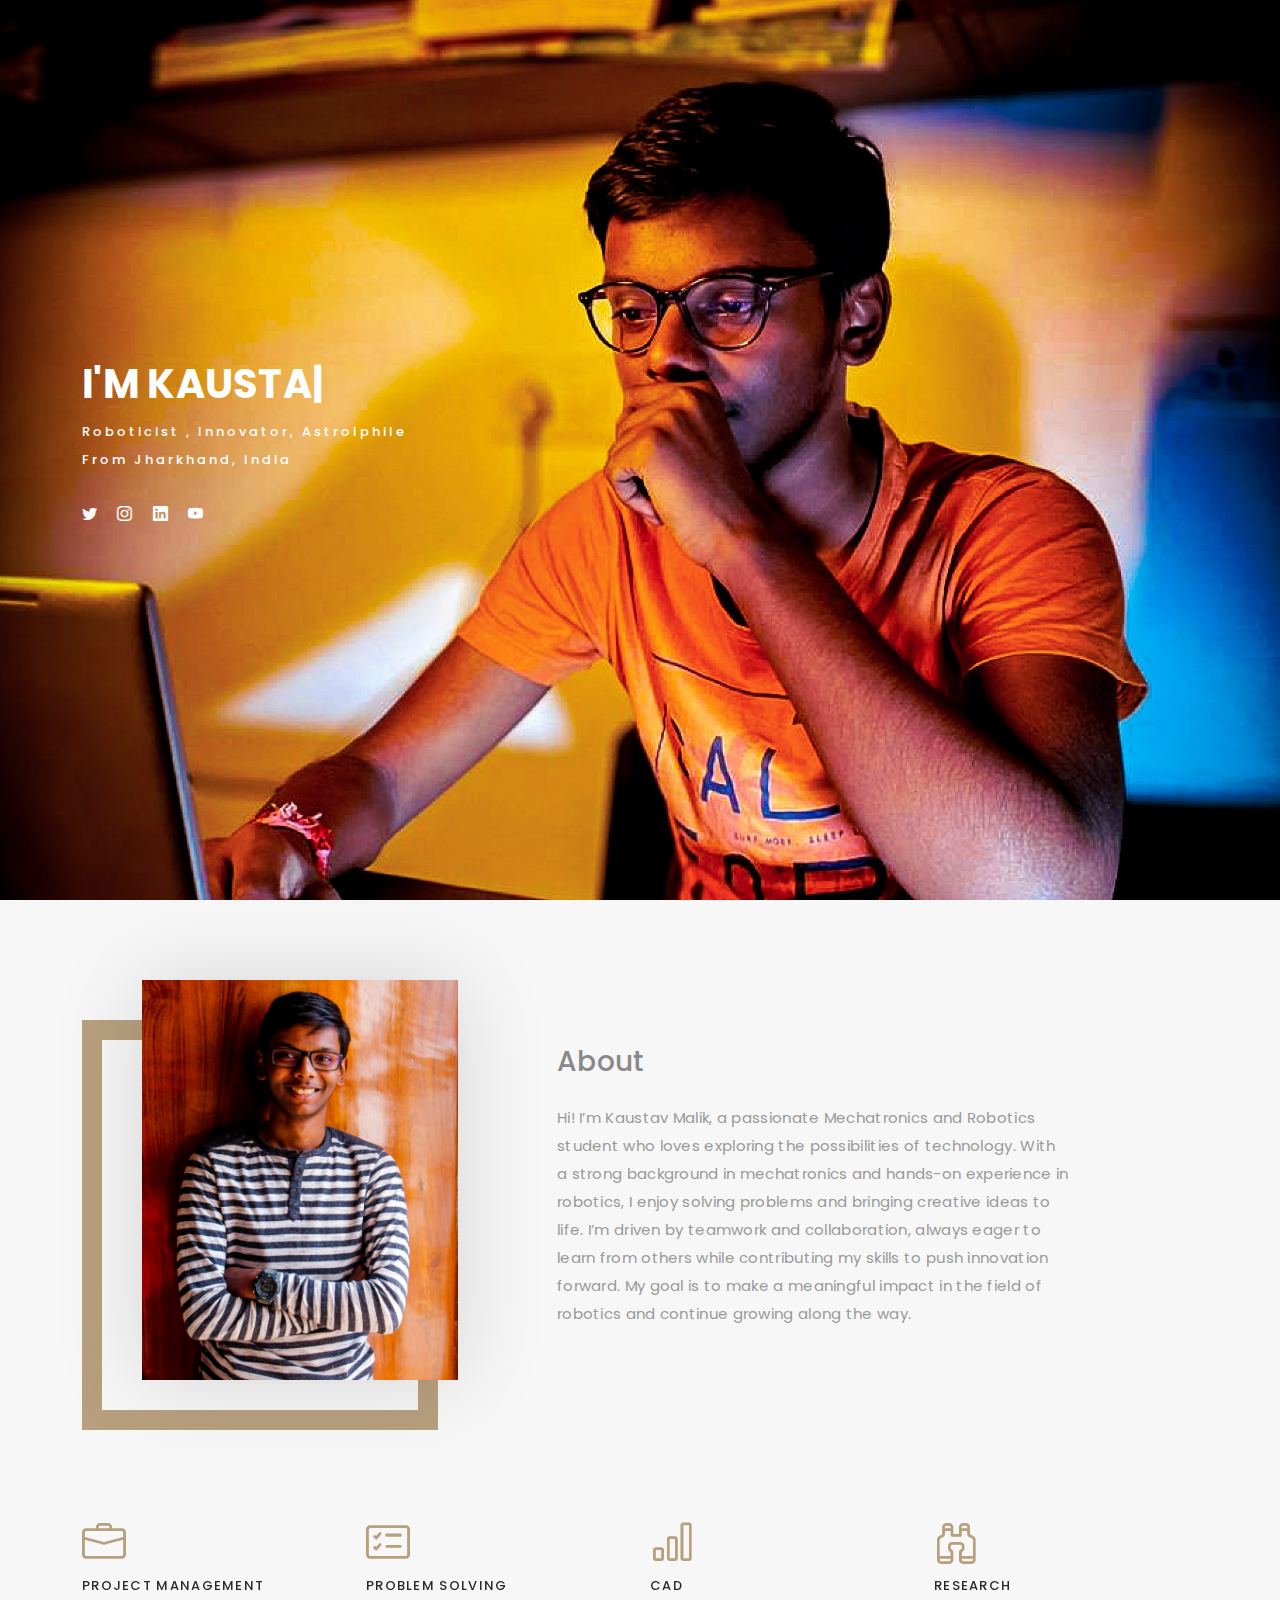
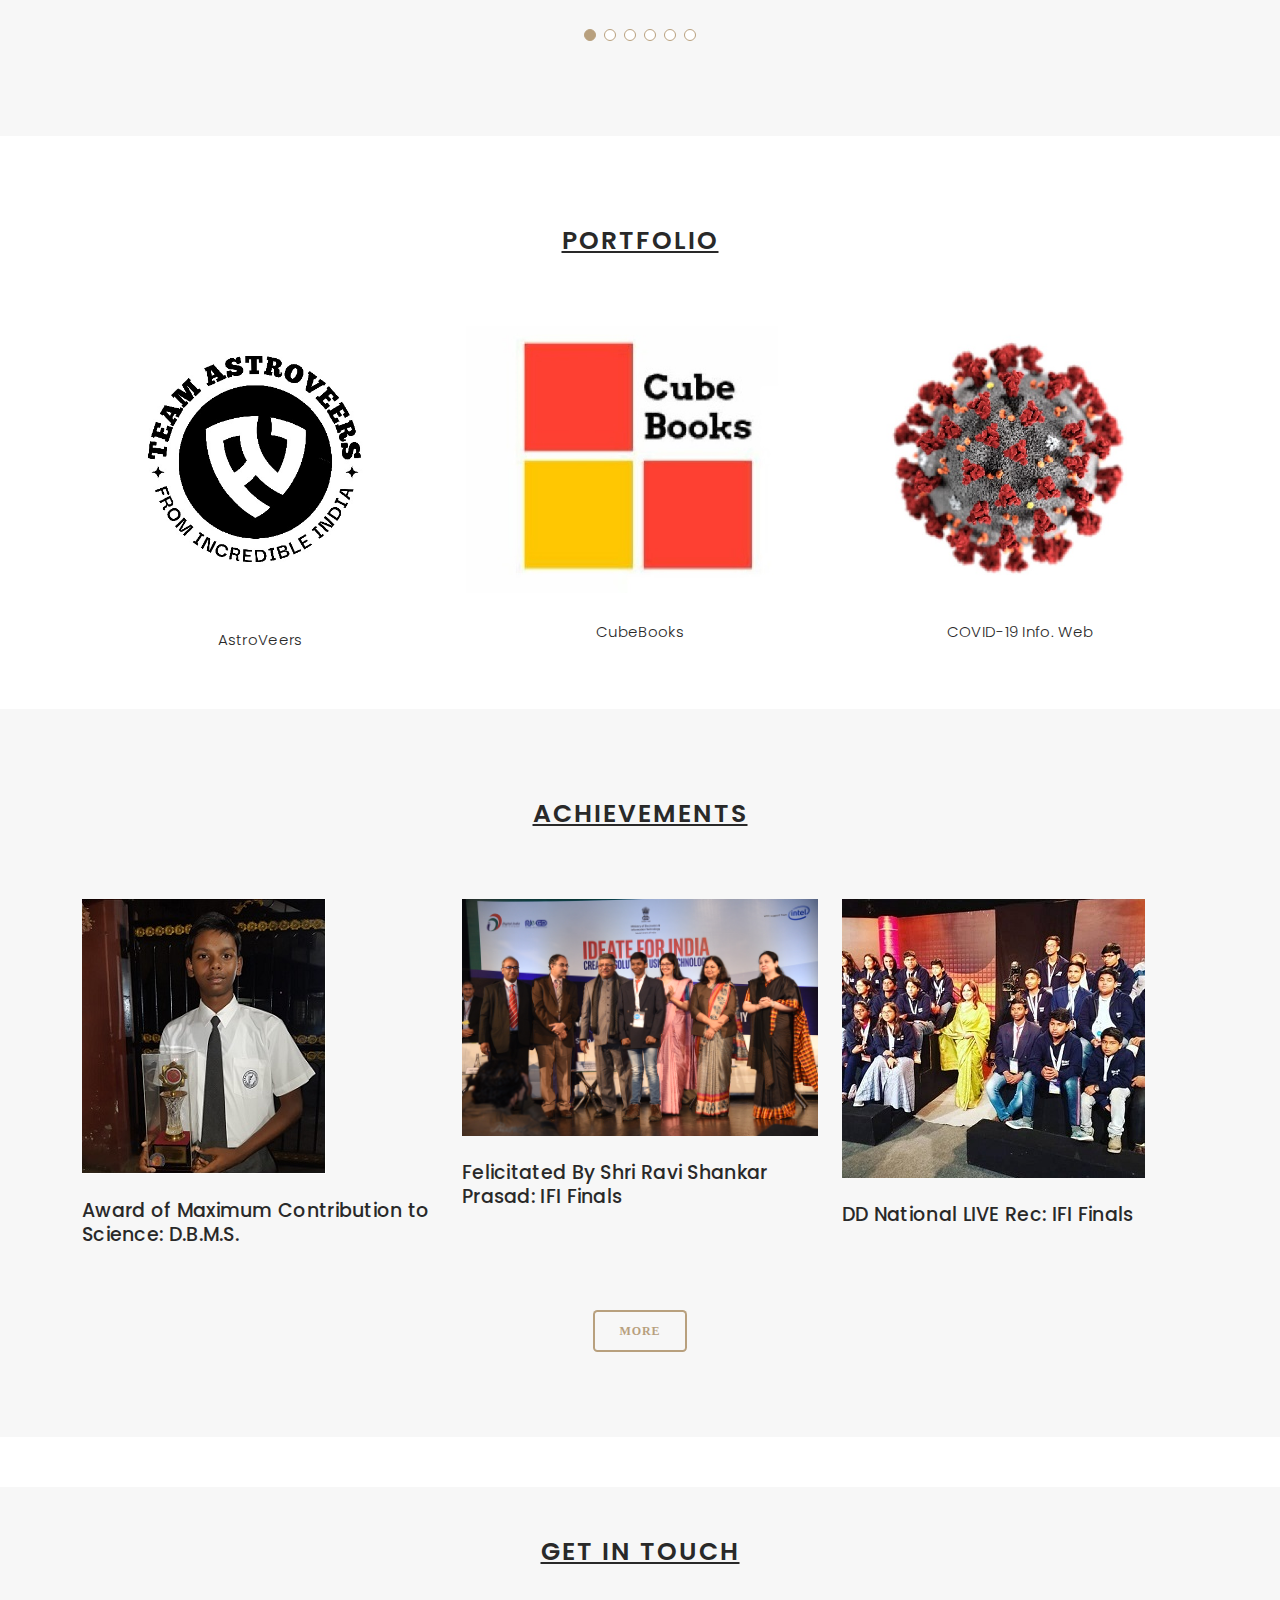
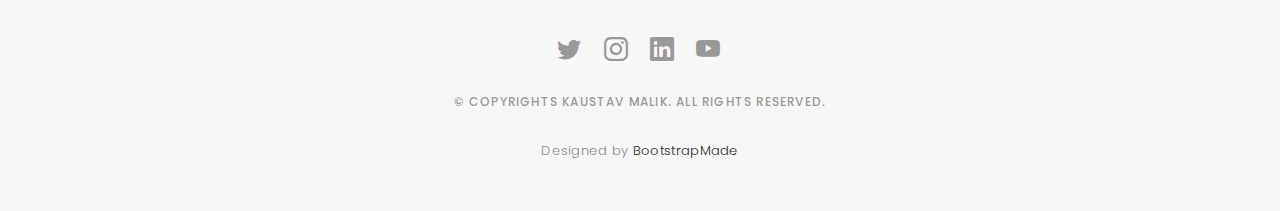
==== commit aa839198: "Update index.html" ====
--- a/index.html
+++ b/index.html
@@ -73,7 +73,7 @@
 
     <div class="container">
       <div class="hero-content">
-        <h1>I'm <span class="typed" data-typed-items="Kaustav Malik, Learner, Developer, Astrolover"></span></h1>
+        <h1>I'm <span class="typed" data-typed-items="Kaustav Malik, a Roboticist, an Innovator, an Astrolphile"></span></h1>
         <p>Roboticist , Innovator, Astrolphile<br>
         From Jharkhand, India</p>
 
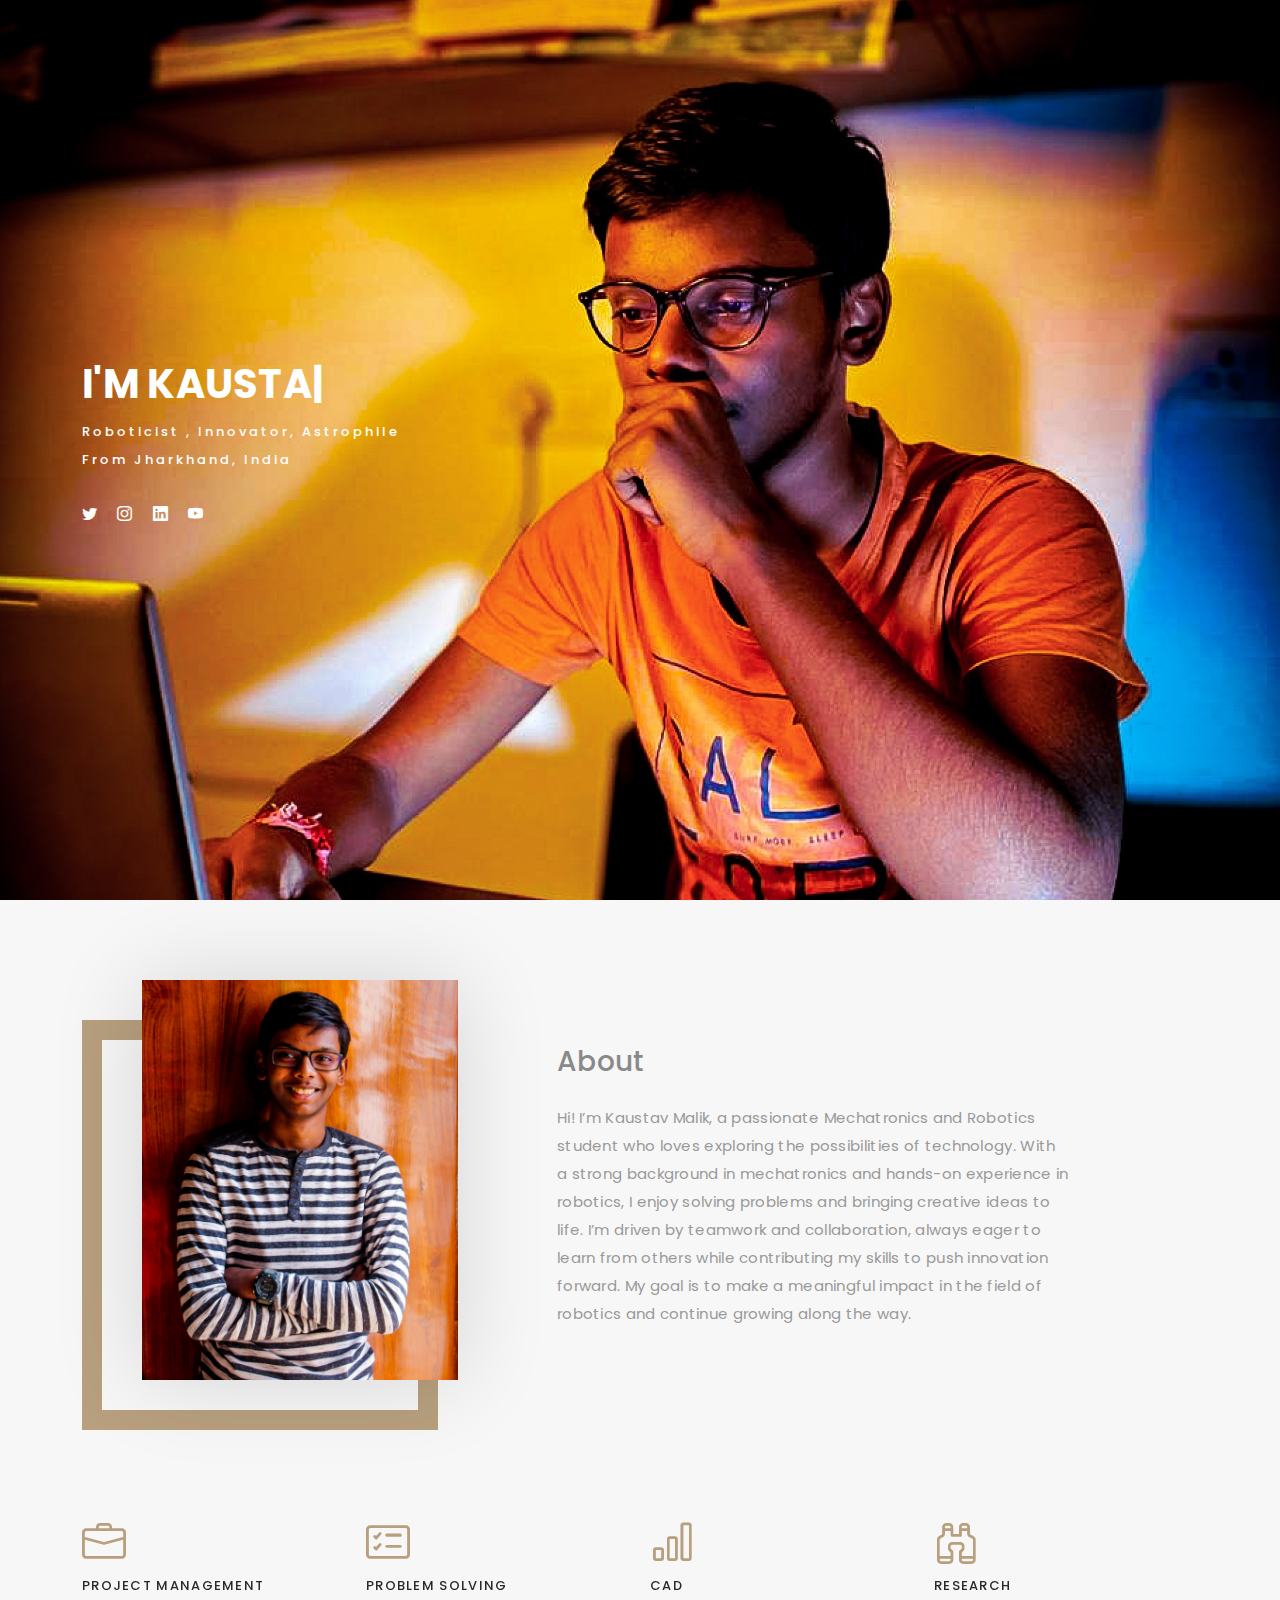
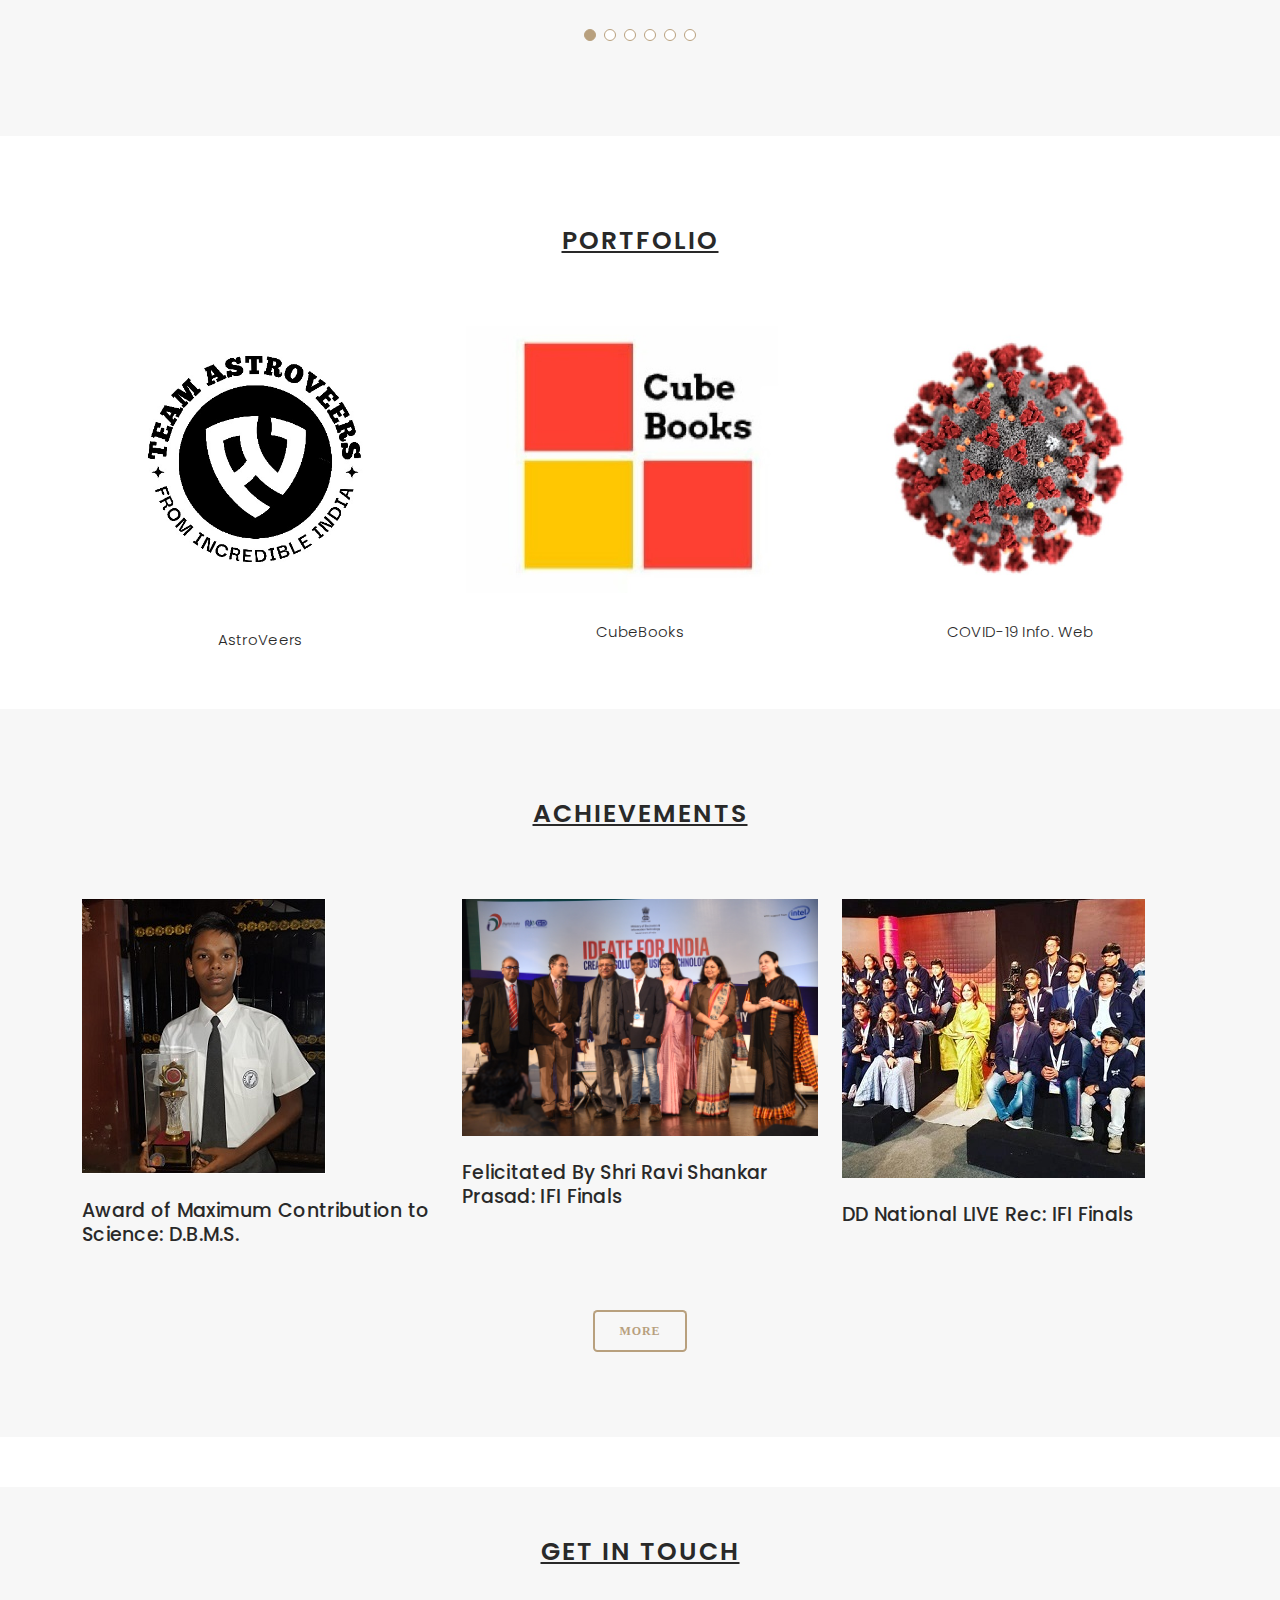
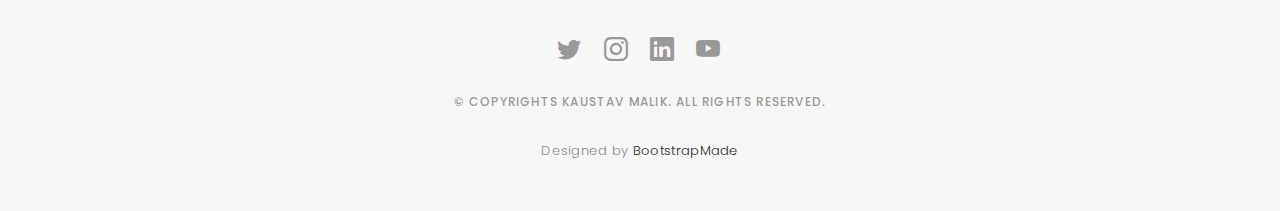
==== commit 5e8d7326: "Update index.html" ====
--- a/index.html
+++ b/index.html
@@ -73,8 +73,8 @@
 
     <div class="container">
       <div class="hero-content">
-        <h1>I'm <span class="typed" data-typed-items="Kaustav Malik, a Roboticist, an Innovator, an Astrolphile"></span></h1>
-        <p>Roboticist , Innovator, Astrolphile<br>
+        <h1>I'm <span class="typed" data-typed-items="Kaustav Malik, a Roboticist, an Innovator, an Astrophile"></span></h1>
+        <p>Roboticist , Innovator, Astrophile<br>
         From Jharkhand, India</p>
 
         <ul class="list-unstyled list-social">
